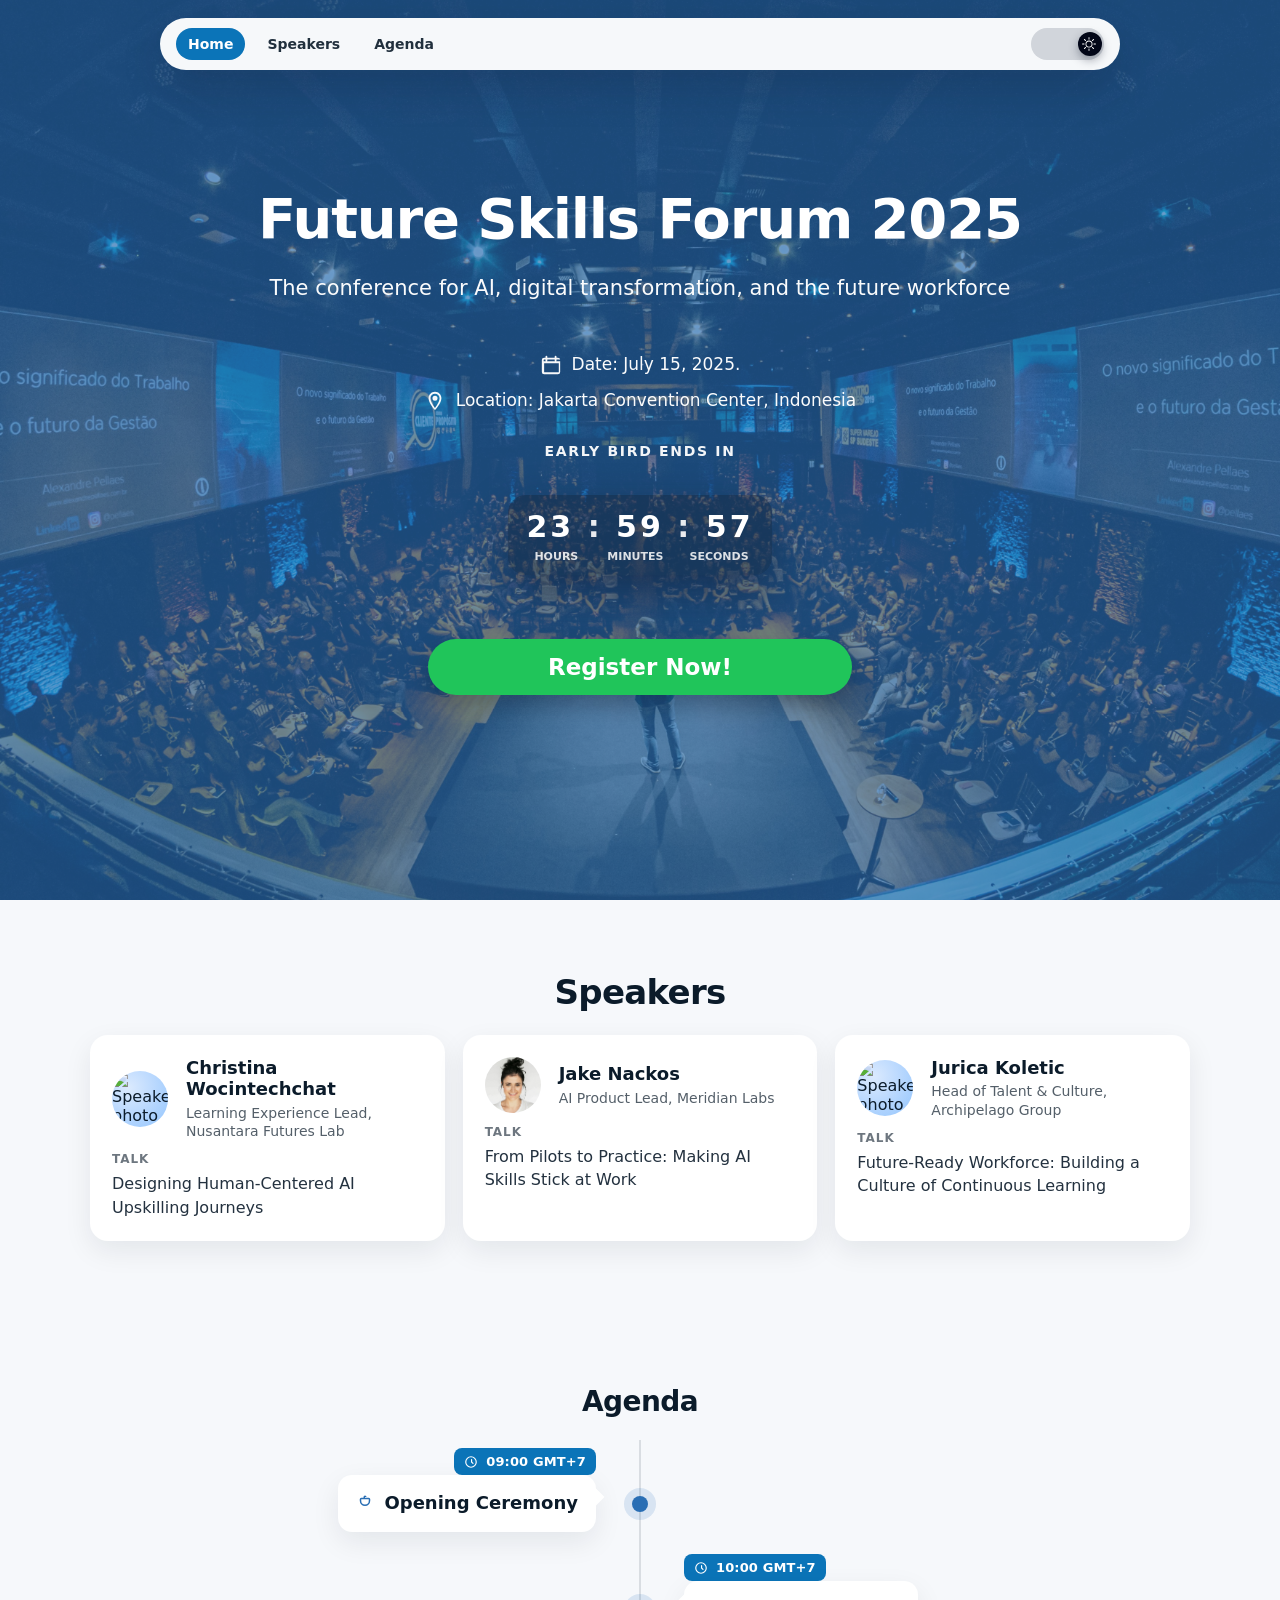
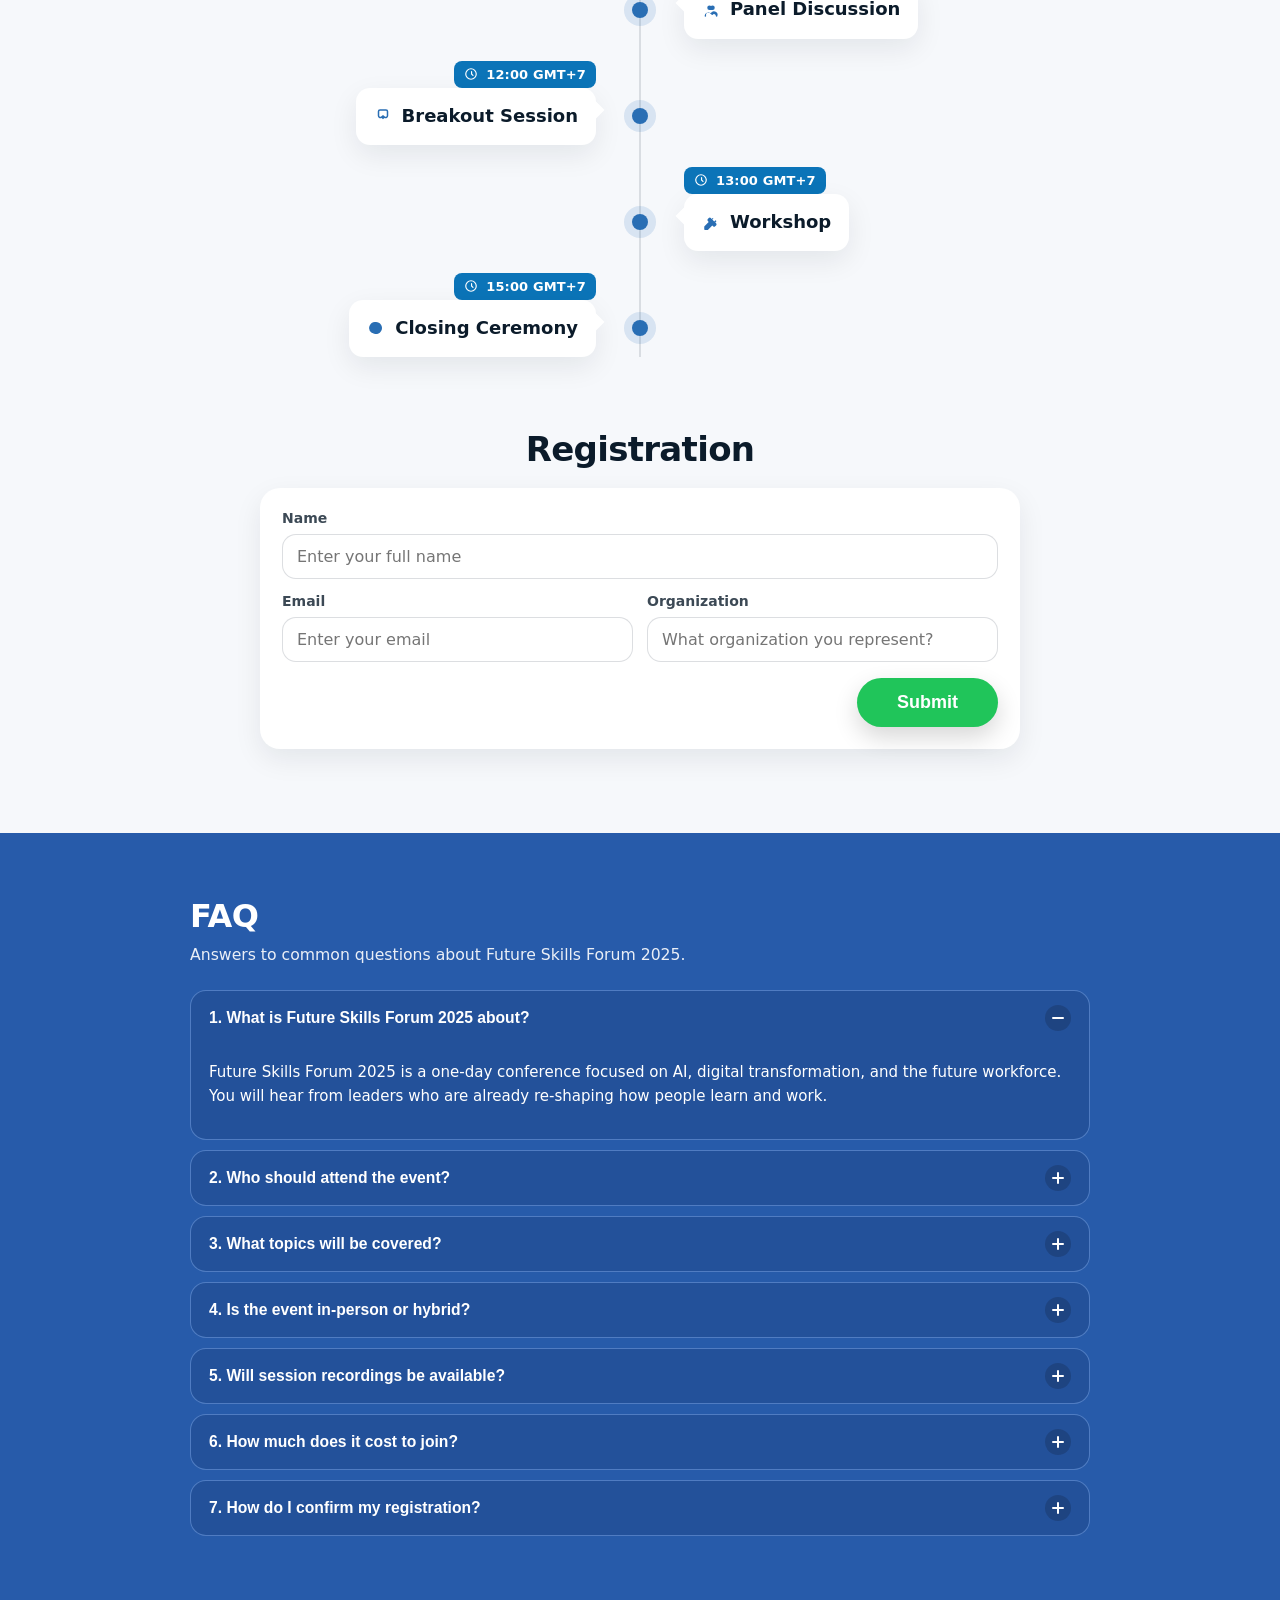
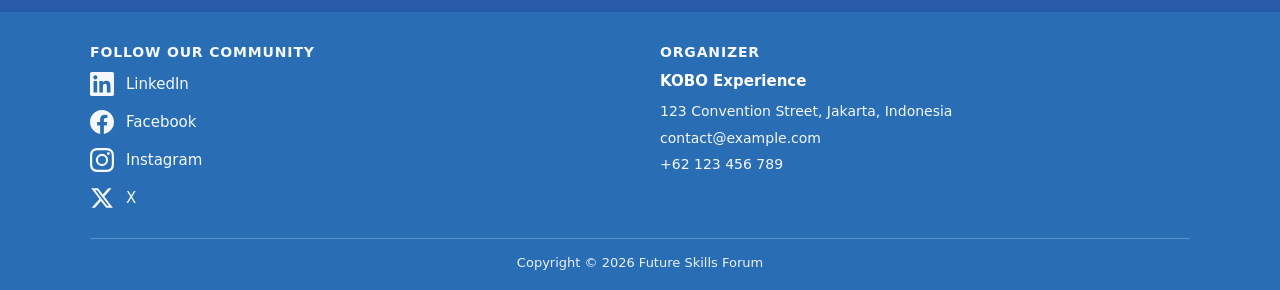
==== index.html @ aeafe961 "remove home.html and add index.html" ====
<!doctype html>
<html lang="en">
  <head>
    <meta charset="utf-8" />
    <meta name="viewport" content="width=device-width, initial-scale=1" />
    <title>Future Skills Forum 2025</title>

    <link rel="preconnect" href="https://fonts.googleapis.com" />
    <link rel="preconnect" href="https://fonts.gstatic.com" crossorigin />
    <link
      href="https://fonts.googleapis.com/css2?family=Google+Sans:wght@400;700&display=swap"
      rel="stylesheet"
    />
    <link rel="stylesheet" href="style.css" />
  </head>
  <body>
    <header class="nav-shell" aria-label="Primary">
      <nav class="nav-bar">
        <div class="nav-left">
          <span class="nav-indicator" aria-hidden="true"></span>
          <button class="nav-link" data-target="#hero" type="button">Home</button>
          <button class="nav-link" data-target="#speakers" type="button">Speakers</button>
          <button class="nav-link" data-target="#agenda" type="button">Agenda</button>
        </div>
        <div class="nav-right">
          <button class="nav-toggle" id="theme-toggle" type="button" aria-pressed="false">
            <span class="nav-toggle-track" aria-hidden="true">
              <span class="nav-toggle-icon nav-toggle-icon--moon">
                <img src="icons/moon.svg" alt="" />
              </span>
              <span class="nav-toggle-icon nav-toggle-icon--sun">
                <img src="icons/sun.svg" alt="" />
              </span>
            </span>
            <span class="nav-toggle-thumb" aria-hidden="true"></span>
          </button>
        </div>
      </nav>
    </header>
    <main class="hero" id="hero">
      <div class="hero-media" aria-hidden="true">
        <img src="img/1.jpg" alt="" class="is-active" />
        <img src="img/2.jpg" alt="" />
        <img src="img/3.jpg" alt="" />
        <img src="img/4.jpg" alt="" />
        <img src="img/5.jpg" alt="" />
      </div>
      <div class="hero-overlay" aria-hidden="true"></div>
      <section class="hero-inner" aria-label="Hero">
        <h1>Future Skills Forum 2025</h1>
        <p class="subtitle">
          The conference for AI, digital transformation, and the future workforce
        </p>
        <ul class="meta" aria-label="Event details">
          <li>
            <svg viewBox="0 0 24 24" aria-hidden="true" focusable="false">
              <path
                d="M7 2a1 1 0 0 1 1 1v1h8V3a1 1 0 1 1 2 0v1h1.5A2.5 2.5 0 0 1 22 6.5v13A2.5 2.5 0 0 1 19.5 22h-15A2.5 2.5 0 0 1 2 19.5v-13A2.5 2.5 0 0 1 4.5 4H6V3a1 1 0 0 1 1-1Zm12.5 8h-15v9.5c0 .276.224.5.5.5h15a.5.5 0 0 0 .5-.5V10ZM19.5 6H18v1a1 1 0 1 1-2 0V6H8v1a1 1 0 0 1-2 0V6H4.5a.5.5 0 0 0-.5.5V8h18V6.5a.5.5 0 0 0-.5-.5Z"
              />
            </svg>
            <span>Date: July 15, 2025.</span>
          </li>
          <li>
            <svg viewBox="0 0 24 24" aria-hidden="true" focusable="false">
              <path
                d="M12 2c3.866 0 7 3.134 7 7 0 5.25-7 13-7 13S5 14.25 5 9c0-3.866 3.134-7 7-7Zm0 2a5 5 0 0 0-5 5c0 3.64 3.91 9.12 5 10.55 1.09-1.43 5-6.91 5-10.55a5 5 0 0 0-5-5Zm0 2.25A2.75 2.75 0 1 1 12 11.75a2.75 2.75 0 0 1 0-5.5Z"
              />
            </svg>
            <span>Location: Jakarta Convention Center, Indonesia</span>
          </li>
        </ul>
        <p class="hero-countdown-title">Early Bird Ends In</p>
        <div class="hero-countdown" aria-label="Time left before event starts">
            <div class="hero-countdown-time">
            <span id="countdown-hours">24</span>
            <span class="hero-countdown-separator">:</span>
            <span id="countdown-minutes">00</span>
            <span class="hero-countdown-separator">:</span>
            <span id="countdown-seconds">00</span>
          </div>
          <div class="hero-countdown-labels" aria-hidden="true">
            <span>Hours</span>
            <span>Minutes</span>
            <span>Seconds</span>
          </div>
        </div>
        <div class="hero-cta">
          <a class="cta" href="#register" role="button">
            <span>Register Now!</span>
          </a>

        </div>
      </section>
    </main>
    <section class="speakers" id="speakers" aria-label="Speakers">
      <div class="speakers-inner">
        <h2>Speakers</h2>
        <div class="speaker-grid">
          <article class="speaker-card">
            <div class="speaker-head">
              <div class="speaker-avatar">
                <img
                  src="persona/christina-wocintechchat-com-m-0Zx1bDv5BNY-unsplash.jpg"
                  alt="Speaker photo"
                />
              </div>
              <div>
                <h3 class="speaker-name">Christina Wocintechchat</h3>
                <p class="speaker-role">Learning Experience Lead, Nusantara Futures Lab</p>
              </div>
            </div>
            <p class="speaker-talk-label">Talk</p>
            <p class="speaker-talk-title">Designing Human-Centered AI Upskilling Journeys</p>
          </article>

          <article class="speaker-card">
            <div class="speaker-head">
              <div class="speaker-avatar">
                <img
                  src="persona/jake-nackos-IF9TK5Uy-KI-unsplash.jpg"
                  alt="Speaker photo"
                />
              </div>
              <div>
                <h3 class="speaker-name">Jake Nackos</h3>
                <p class="speaker-role">AI Product Lead, Meridian Labs</p>
              </div>
            </div>
            <p class="speaker-talk-label">Talk</p>
            <p class="speaker-talk-title">From Pilots to Practice: Making AI Skills Stick at Work</p>
          </article>

          <article class="speaker-card">
            <div class="speaker-head">
              <div class="speaker-avatar">
                <img
                  src="persona/jurica-koletic-7YVZYZeITc8-unsplash.jpg"
                  alt="Speaker photo"
                />
              </div>
              <div>
                <h3 class="speaker-name">Jurica Koletic</h3>
                <p class="speaker-role">Head of Talent &amp; Culture, Archipelago Group</p>
              </div>
            </div>
            <p class="speaker-talk-label">Talk</p>
            <p class="speaker-talk-title">Future-Ready Workforce: Building a Culture of Continuous Learning</p>
          </article>
        </div>
      </div>
    </section>
    <section class="speakers" id="agenda" aria-label="Agenda timeline">
      <div class="speakers-inner">
        <div class="timeline">
          <h2>Agenda</h2>
          <ol class="timeline-list">
            <li class="timeline-item">
              <div class="timeline-flag">
                <svg viewBox="0 0 24 24" aria-hidden="true" focusable="false">
                  <path
                    d="M12 2a10 10 0 1 1 0 20 10 10 0 0 1 0-20Zm0 2a8 8 0 1 0 0 16 8 8 0 0 0 0-16Zm1 3a1 1 0 0 1 1 1v3.59l2.1 2.1a1 1 0 1 1-1.42 1.42l-2.39-2.4A1 1 0 0 1 12 12V8a1 1 0 0 1 1-1Z"
                  />
                </svg>
                <span>09:00 GMT+7</span>
              </div>
              <div class="timeline-card">
                <p class="timeline-title">
                  <svg viewBox="0 0 24 24" aria-hidden="true" focusable="false">
                    <path
                      d="M12 2a2 2 0 0 1 2 2v1h3a2 2 0 0 1 2 2v2a7 7 0 1 1-14 0V7a2 2 0 0 1 2-2h3V4a2 2 0 0 1 2-2Zm-5 7a5 5 0 1 0 10 0V7H7v2Zm5-5h-0a.0.0 0 0 0 0 0v1h2V4h-2Z"
                    />
                  </svg>
                  <span>Opening Ceremony</span>
                </p>
              </div>
              <div class="timeline-node" aria-hidden="true">
                <div class="timeline-dot"></div>
              </div>
            </li>
            <li class="timeline-item">
              <div class="timeline-flag">
                <svg viewBox="0 0 24 24" aria-hidden="true" focusable="false">
                  <path
                    d="M12 2a10 10 0 1 1 0 20 10 10 0 0 1 0-20Zm0 2a8 8 0 1 0 0 16 8 8 0 0 0 0-16Zm1 3a1 1 0 0 1 1 1v3.59l2.1 2.1a1 1 0 1 1-1.42 1.42l-2.39-2.4A1 1 0 0 1 12 12V8a1 1 0 0 1 1-1Z"
                  />
                </svg>
                <span>10:00 GMT+7</span>
              </div>
              <div class="timeline-card">
                <p class="timeline-title">
                  <svg viewBox="0 0 24 24" aria-hidden="true" focusable="false">
                    <path
                      d="M7 9a3 3 0 1 1 3 3 3 3 0 0 1-3-3Zm7 3a3 3 0 1 1 0-6 3 3 0 0 1 0 6ZM3.5 20a4.5 4.5 0 0 1 7.92-2.93A4.5 4.5 0 0 1 20.5 20a1 1 0 1 1-2 0 2.5 2.5 0 0 0-4.24-1.82 1 1 0 0 1-1.52 0A2.5 2.5 0 0 0 5.5 20a1 1 0 1 1-2 0Z"
                    />
                  </svg>
                  <span>Panel Discussion</span>
                </p>
              </div>
              <div class="timeline-node" aria-hidden="true">
                <div class="timeline-dot"></div>
              </div>
            </li>
            <li class="timeline-item">
              <div class="timeline-flag">
                <svg viewBox="0 0 24 24" aria-hidden="true" focusable="false">
                  <path
                    d="M12 2a10 10 0 1 1 0 20 10 10 0 0 1 0-20Zm0 2a8 8 0 1 0 0 16 8 8 0 0 0 0-16Zm1 3a1 1 0 0 1 1 1v3.59l2.1 2.1a1 1 0 1 1-1.42 1.42l-2.39-2.4A1 1 0 0 1 12 12V8a1 1 0 0 1 1-1Z"
                  />
                </svg>
                <span>12:00 GMT+7</span>
              </div>
              <div class="timeline-card">
                <p class="timeline-title">
                  <svg viewBox="0 0 24 24" aria-hidden="true" focusable="false">
                    <path
                      d="M5 6a3 3 0 0 1 3-3h8a3 3 0 0 1 3 3v5.5a3.5 3.5 0 0 1-5.2 3.04L12 16.38l-1.8-1.84A3.5 3.5 0 0 1 5 11.5V6Zm3-1a1 1 0 0 0-1 1v5.5a1.5 1.5 0 0 0 2.49 1.14L12 10.59l2.51 2.05A1.5 1.5 0 0 0 17 11.5V6a1 1 0 0 0-1-1H8Z"
                    />
                  </svg>
                  <span>Breakout Session</span>
                </p>
              </div>
              <div class="timeline-node" aria-hidden="true">
                <div class="timeline-dot"></div>
              </div>
            </li>
            <li class="timeline-item">
              <div class="timeline-flag">
                <svg viewBox="0 0 24 24" aria-hidden="true" focusable="false">
                  <path
                    d="M12 2a10 10 0 1 1 0 20 10 10 0 0 1 0-20Zm0 2a8 8 0 1 0 0 16 8 8 0 0 0 0-16Zm1 3a1 1 0 0 1 1 1v3.59l2.1 2.1a1 1 0 1 1-1.42 1.42l-2.39-2.4A1 1 0 0 1 12 12V8a1 1 0 0 1 1-1Z"
                  />
                </svg>
                <span>13:00 GMT+7</span>
              </div>
              <div class="timeline-card">
                <p class="timeline-title">
                  <svg viewBox="0 0 24 24" aria-hidden="true" focusable="false">
                    <path
                      d="M14.7 6.3a1 1 0 0 1 0 1.4l-1 1 2.6 2.6 1-1a1 1 0 1 1 1.4 1.4l-1 1 1.1 1.1a2 2 0 0 1 0 2.8l-1.2 1.2a2 2 0 0 1-2.8 0l-1.1-1.1-5.6 5.6a1 1 0 0 1-.7.3H4a1 1 0 0 1-1-1v-3.4a1 1 0 0 1 .3-.7l5.6-5.6-1.1-1.1a2 2 0 0 1 0-2.8l1.2-1.2a2 2 0 0 1 2.8 0l1.1 1.1 1-1a1 1 0 0 1 1.4 0ZM6.41 20H6v-.41l5.17-5.17.41.41L6.41 20Z"
                    />
                  </svg>
                  <span>Workshop</span>
                </p>
              </div>
              <div class="timeline-node" aria-hidden="true">
                <div class="timeline-dot"></div>
              </div>
            </li>
            <li class="timeline-item">
              <div class="timeline-flag">
                <svg viewBox="0 0 24 24" aria-hidden="true" focusable="false">
                  <path
                    d="M12 2a10 10 0 1 1 0 20 10 10 0 0 1 0-20Zm0 2a8 8 0 1 0 0 16 8 8 0 0 0 0-16Zm1 3a1 1 0 0 1 1 1v3.59l2.1 2.1a1 1 0 1 1-1.42 1.42l-2.39-2.4A1 1 0 0 1 12 12V8a1 1 0 0 1 1-1Z"
                  />
                </svg>
                <span>15:00 GMT+7</span>
              </div>
              <div class="timeline-card">
                <p class="timeline-title">
                  <svg viewBox="0 0 24 24" aria-hidden="true" focusable="false">
                    <path
                      d="M12 4a8 8 0 1 1-5.66 13.66A1 1 0 0 1 6 16h2.59l-1.3-1.29a1 1 0 1 1 1.42-1.42L11 16.17l2.29-2.88a1 1 0 1 1 1.56 1.24l-3.06 3.85a1 1 0 0 1-.76.37H7a1 1 0 0 1-.7-.29A8 8 0 0 1 12 4Z"
                    />
                  </svg>
                  <span>Closing Ceremony</span>
                </p>
              </div>
              <div class="timeline-node" aria-hidden="true">
                <div class="timeline-dot"></div>
              </div>
            </li>
          </ol>
        </div>
      </div>
    </section>
    <section class="register" id="register" aria-label="Registration form">
      <div class="register-inner">
        <h2>Registration</h2>
        <div class="register-card">
          <form>
            <div class="form-grid">
              <div class="field full">
                <label for="name">Name</label>
                <input id="name" name="name" type="text" autocomplete="name" placeholder="Enter your full name" required />
              </div>
              <div class="field">
                <label for="email">Email</label>
                <input
                  id="email"
                  name="email"
                  type="email"
                  autocomplete="email"
                  placeholder="Enter your email"
                  required
                />
              </div>
              <div class="field">
                <label for="org">Organization</label>
                <input id="org" name="organization" type="text" autocomplete="organization" placeholder="What organization you represent?" />
              </div>
            </div>
            <div class="form-actions">
              <button class="submit" type="submit">Submit</button>
            </div>
          </form>
        </div>
      </div>
    </section>
    <section class="faq" id="faq" aria-label="Frequently asked questions">
      <div class="faq-inner">
        <h2>FAQ</h2>
        <p class="faq-intro">
          Answers to common questions about Future Skills Forum 2025.
        </p>
        <div class="faq-list" role="list">
          <article class="faq-item is-open">
            <button class="faq-trigger" type="button" aria-expanded="true">
              <span class="faq-question">
                1. What is Future Skills Forum 2025 about?
              </span>
              <span class="faq-icon" aria-hidden="true">
                <span class="faq-plus"></span>
              </span>
            </button>
            <div class="faq-panel" role="region">
              <p>
                Future Skills Forum 2025 is a one-day conference focused on AI,
                digital transformation, and the future workforce. You will hear
                from leaders who are already re-shaping how people learn and work.
              </p>
            </div>
          </article>
          <article class="faq-item">
            <button class="faq-trigger" type="button" aria-expanded="false">
              <span class="faq-question">
                2. Who should attend the event?
              </span>
              <span class="faq-icon" aria-hidden="true">
                <span class="faq-plus"></span>
              </span>
            </button>
            <div class="faq-panel" role="region">
              <p>
                The forum is ideal for HR and L&amp;D leaders, business executives,
                team managers, educators, and anyone responsible for preparing
                people for AI-powered, digital-first work.
              </p>
            </div>
          </article>
          <article class="faq-item">
            <button class="faq-trigger" type="button" aria-expanded="false">
              <span class="faq-question">
                3. What topics will be covered?
              </span>
              <span class="faq-icon" aria-hidden="true">
                <span class="faq-plus"></span>
              </span>
            </button>
            <div class="faq-panel" role="region">
              <p>
                Sessions will cover practical AI use cases at work, reskilling and
                upskilling strategies, digital literacy, leadership in the age of
                automation, and how to design future-ready learning programs.
              </p>
            </div>
          </article>
          <article class="faq-item">
            <button class="faq-trigger" type="button" aria-expanded="false">
              <span class="faq-question">
                4. Is the event in-person or hybrid?
              </span>
              <span class="faq-icon" aria-hidden="true">
                <span class="faq-plus"></span>
              </span>
            </button>
            <div class="faq-panel" role="region">
              <p>
                Future Skills Forum 2025 is an in-person event at Jakarta
                Convention Center with selected sessions streamed online. All
                registered participants will receive details in their confirmation
                email.
              </p>
            </div>
          </article>
          <article class="faq-item">
            <button class="faq-trigger" type="button" aria-expanded="false">
              <span class="faq-question">
                5. Will session recordings be available?
              </span>
              <span class="faq-icon" aria-hidden="true">
                <span class="faq-plus"></span>
              </span>
            </button>
            <div class="faq-panel" role="region">
              <p>
                Yes. Most keynote and panel sessions will be recorded. A replay
                link will be shared with confirmed attendees after the event so you
                can revisit key insights with your teams.
              </p>
            </div>
          </article>
          <article class="faq-item">
            <button class="faq-trigger" type="button" aria-expanded="false">
              <span class="faq-question">
                6. How much does it cost to join?
              </span>
              <span class="faq-icon" aria-hidden="true">
                <span class="faq-plus"></span>
              </span>
            </button>
            <div class="faq-panel" role="region">
              <p>
                Ticket prices vary by category, with special early-bird rates
                available for a limited time. Register through the form above and
                you will receive an email with the pricing options.
              </p>
            </div>
          </article>
          <article class="faq-item">
            <button class="faq-trigger" type="button" aria-expanded="false">
              <span class="faq-question">
                7. How do I confirm my registration?
              </span>
              <span class="faq-icon" aria-hidden="true">
                <span class="faq-plus"></span>
              </span>
            </button>
            <div class="faq-panel" role="region">
              <p>
                After you submit the registration form, you will receive a
                confirmation email with next steps. Make sure you click the
                confirmation link in that email to secure your seat.
              </p>
            </div>
          </article>
        </div>
      </div>
    </section>
    <footer aria-label="Footer">
      <div class="footer-inner">
        <div class="footer-column footer-social">
          <h3 class="footer-heading">Follow our community</h3>
          <ul class="footer-links" aria-label="Social media">
            <li>
              <a class="footer-social-link" href="https://linkedin.com" target="_blank" rel="noopener noreferrer">
                <span class="footer-social-icon" aria-hidden="true">
                  <svg viewBox="0 0 24 24" fill="currentColor"><path d="M20.447 20.452h-3.554v-5.569c0-1.328-.027-3.037-1.852-3.037-1.853 0-2.136 1.445-2.136 2.939v5.667H9.351V9h3.414v1.561h.046c.477-.9 1.637-1.85 3.37-1.85 3.601 0 4.267 2.37 4.267 5.455v6.286zM5.337 7.433c-1.144 0-2.063-.926-2.063-2.065 0-1.138.92-2.063 2.063-2.063 1.14 0 2.064.925 2.064 2.063 0 1.139-.925 2.065-2.064 2.065zm1.782 13.019H3.555V9h3.564v11.452zM22.225 0H1.771C.792 0 0 .774 0 1.729v20.542C0 23.227.792 24 1.771 24h20.451C23.2 24 24 23.227 24 22.271V1.729C24 .774 23.2 0 22.222 0h.003z"/></svg>
                </span>
                <span class="footer-social-label">LinkedIn</span>
              </a>
            </li>
            <li>
              <a class="footer-social-link" href="https://facebook.com" target="_blank" rel="noopener noreferrer">
                <span class="footer-social-icon" aria-hidden="true">
                  <svg viewBox="0 0 24 24" fill="currentColor"><path d="M24 12.073c0-6.627-5.373-12-12-12s-12 5.373-12 12c0 5.99 4.388 10.954 10.125 11.854v-8.385H7.078v-3.47h3.047V9.43c0-3.007 1.792-4.669 4.533-4.669 1.312 0 2.686.235 2.686.235v2.953H15.83c-1.491 0-1.956.925-1.956 1.874v2.25h3.328l-.532 3.47h-2.796v8.385C19.612 23.027 24 18.062 24 12.073z"/></svg>
                </span>
                <span class="footer-social-label">Facebook</span>
              </a>
            </li>
            <li>
              <a class="footer-social-link" href="https://instagram.com" target="_blank" rel="noopener noreferrer">
                <span class="footer-social-icon" aria-hidden="true">
                  <svg viewBox="0 0 24 24" fill="currentColor"><path d="M12 2.163c3.204 0 3.584.012 4.85.07 3.252.148 4.771 1.691 4.919 4.919.058 1.265.069 1.645.069 4.849 0 3.205-.012 3.584-.069 4.849-.149 3.225-1.664 4.771-4.919 4.919-1.266.058-1.644.07-4.85.07-3.204 0-3.584-.012-4.849-.07-3.26-.149-4.771-1.699-4.919-4.92-.058-1.265-.07-1.644-.07-4.849 0-3.204.013-3.583.07-4.849.149-3.227 1.664-4.771 4.919-4.919 1.266-.057 1.645-.069 4.849-.069zM12 0C8.741 0 8.333.014 7.053.072 2.695.272.273 2.69.073 7.052.014 8.333 0 8.741 0 12c0 3.259.014 3.668.072 4.948.2 4.358 2.618 6.78 6.98 6.98C8.333 23.986 8.741 24 12 24c3.259 0 3.668-.014 4.948-.072 4.354-.2 6.782-2.618 6.979-6.98.059-1.28.073-1.689.073-4.948 0-3.259-.014-3.667-.072-4.947-.196-4.354-2.617-6.78-6.979-6.98C15.668.014 15.259 0 12 0zm0 5.838a6.162 6.162 0 100 12.324 6.162 6.162 0 000-12.324zM12 16a4 4 0 110-8 4 4 0 010 8zm6.406-11.845a1.44 1.44 0 100 2.881 1.44 1.44 0 000-2.881z"/></svg>
                </span>
                <span class="footer-social-label">Instagram</span>
              </a>
            </li>
            <li>
              <a class="footer-social-link" href="https://x.com" target="_blank" rel="noopener noreferrer">
                <span class="footer-social-icon" aria-hidden="true">
                  <svg viewBox="0 0 24 24" fill="currentColor"><path d="M18.244 2.25h3.308l-7.227 8.26 8.502 11.24H16.17l-5.214-6.817L4.99 21.75H1.68l7.73-8.835L1.254 2.25H8.08l4.713 6.231zm-1.161 17.52h1.833L7.084 4.126H5.117z"/></svg>
                </span>
                <span class="footer-social-label">X</span>
              </a>
            </li>
          </ul>
        </div>
        <div class="footer-column footer-organizer">
          <h3 class="footer-heading">Organizer</h3>
          <p class="footer-org-name">KOBO Experience</p>
          <address class="footer-address">
            <span class="footer-address-line">123 Convention Street, Jakarta, Indonesia</span>
            <a href="mailto:contact@example.com">contact@example.com</a>
            <a href="tel:+62123456789">+62 123 456 789</a>
          </address>
        </div>
      </div>
      <div class="footer-bottom">
        <p class="footer-copyright">Copyright © 2026 Future Skills Forum</p>
      </div>
    </footer>
    <div
      class="register-success"
      id="registration-success"
      role="dialog"
      aria-modal="true"
      aria-labelledby="registration-success-title"
      aria-hidden="true"
    >
      <div class="register-success-backdrop" data-close="true"></div>
      <div class="register-success-dialog">
        <div class="register-success-icon" aria-hidden="true">
          <svg viewBox="0 0 24 24">
            <circle cx="12" cy="12" r="11" fill="#22c55e" />
            <path
              d="M10.2 15.3 7.4 12.5a1 1 0 0 1 1.4-1.4l1.4 1.42 4-4.02a1 1 0 0 1 1.42 1.42l-4.7 4.76a1 1 0 0 1-1.46 0Z"
              fill="#f9fafb"
            />
          </svg>
        </div>
        <h3 class="register-success-title" id="registration-success-title">
          Hi, <span id="success-name"></span>!
        </h3>
        <p class="register-success-body">
          Thank you for registering to Future Skills Forum 2025. We have sent you
          confirmation email to
          <strong id="success-email"></strong>.
        </p>
        <p class="register-success-body">Speak soon!</p>
        <div class="register-success-actions">
          <button class="register-success-close" id="success-close" type="button">
            Confirm
          </button>
        </div>
      </div>
    </div>
    <script src="index.js"></script>
  </body>
</html>
---- style.css ----
:root {
  --hero-bg: #8ecae6;
  --button-bg: #1789fc;
  --text: #ffffff;
  --page-bg: #f6f8fb;
  --page-text: #0b1b2a;
  --surface-bg: #ffffff;
  --nav-bg: rgba(255, 255, 255, 0.96);
}

body.theme-dark {
  --page-bg: #020617;
  --page-text: #e5e7eb;
  --surface-bg: #020617;
  --nav-bg: rgba(15, 23, 42, 0.96);
}

* {
  box-sizing: border-box;
}

html,
body {
  height: 100%;
}

html {
  scroll-behavior: smooth;
}

body {
  margin: 0;
  font-family: "Google Sans", system-ui, -apple-system, "Segoe UI", Roboto,
    Arial, sans-serif;
  background: var(--page-bg);
  color: var(--page-text);
}

.hero {
  min-height: 100vh;
  display: grid;
  place-items: center;
  text-align: center;
  padding: 56px 20px;
  position: relative;
  overflow: hidden;
  color: #ffffff;
}

.hero-inner {
  max-width: 900px;
  position: relative;
  z-index: 2;
  display: flex;
  flex-direction: column;
  align-items: center;
  text-align: center;
  gap: 22px;
}

h1 {
  margin: 0;
  font-size: 56px;
  font-weight: 700;
  line-height: 1.15;
  letter-spacing: -0.02em;
}

.hero-media {
  position: absolute;
  inset: 0;
  z-index: 0;
}

.hero-media img {
  position: absolute;
  inset: 0;
  width: 100%;
  height: 100%;
  object-fit: cover;
  opacity: 0;
  transition: opacity 700ms ease;
  transform: translate3d(0, var(--parallax-y, 0px), 0) scale(1.06);
  will-change: transform, opacity;
}

.hero-media img.is-active {
  opacity: 1;
}

.hero-overlay {
  position: absolute;
  inset: 0;
  z-index: 1;
  background: rgba(41, 110, 180, 0.67);
}

body.theme-dark .hero-overlay {
  background: rgb(45 53 58 / 67%);
}

.subtitle {
  margin: 0 0 26px;
  font-size: 21px;
  font-weight: 400;
  line-height: 1.5;
  opacity: 0.98;
}

.meta {
  margin: 0;
  padding: 0;
  list-style: none;
  display: grid;
  gap: 10px;
  justify-items: center;
  font-size: 17px;
  font-weight: 400;
  line-height: 1.5;
  opacity: 0.98;
}

.meta li {
  display: inline-flex;
  align-items: center;
  gap: 10px;
}

.meta svg {
  width: 22px;
  height: 22px;
  flex: 0 0 22px;
  fill: currentColor;
  opacity: 0.98;
}

.hero-countdown {
  margin-top: 10px;
  margin-bottom: 18px;
  display: inline-flex;
  flex-direction: column;
  align-items: center;
  padding: 14px 18px 12px;
  border-radius: 18px;
  background: rgba(15, 23, 42, 0.35);
  box-shadow: 0 18px 45px rgba(15, 23, 42, 0.45);
  transform: translateY(0) scale(1);
  transition: transform 150ms ease, box-shadow 150ms ease;
}

.hero-countdown-title {
  margin: 8px 0 4px;
  font-size: 14px;
  font-weight: 700;
  letter-spacing: 0.12em;
  text-transform: uppercase;
  opacity: 0.95;
}

.hero-countdown-time {
  font-size: 30px;
  font-weight: 800;
  letter-spacing: 0.1em;
}

.hero-countdown-separator {
  opacity: 0.9;
}

.hero-countdown-labels {
  margin-top: 6px;
  display: flex;
  justify-content: center;
  gap: 26px;
  font-size: 11px;
  font-weight: 600;
  text-transform: uppercase;
  opacity: 0.85;
}

.hero-countdown-labels span {
  min-width: 50px;
  text-align: center;
}
.cta {
  display: inline-flex;
  align-items: center;
  justify-content: center;
  gap: 10px;
  background: #20c55a;
  color: #fff;
  text-decoration: none;
  border: none;
  border-radius: 999px;
  padding: 15px 120px;
  font-size: 23px;
  font-weight: 700;
  cursor: pointer;
  box-shadow: 0 10px 24px rgba(0, 0, 0, 0.22);
  transform: translateY(0);
  transition: transform 160ms ease, box-shadow 160ms ease,
    background-color 160ms ease, filter 160ms ease;
}

.hero-cta {
  position: relative;
  display: inline-block;
  margin-top: 24px;
  padding-bottom: 18px;
}

.hero-cta-note {
  margin: 10px 0 0;
  font-size: 14px;
  font-weight: 600;
  opacity: 0.95;
}

.cta:hover {
  background: #18b34d;
  transform: translateY(-1px);
  box-shadow: 0 14px 32px rgba(0, 0, 0, 0.26);
}

.cta:active {
  transform: translateY(0);
  box-shadow: 0 10px 24px rgba(0, 0, 0, 0.22);
  filter: brightness(0.98);
}

.cta:focus-visible {
  outline: 3px solid rgba(255, 255, 255, 0.9);
  outline-offset: 3px;
}

.speakers {
  color: var(--page-text);
  padding: 72px 20px;
}

.speakers-inner {
  max-width: 1100px;
  margin: 0 auto;
}

.speakers h2 {
  margin: 0 0 22px;
  font-size: 34px;
  line-height: 1.2;
  letter-spacing: -0.02em;
  text-align: center;
}

.speaker-grid {
  display: grid;
  grid-template-columns: repeat(3, minmax(0, 1fr));
  gap: 18px;
}

.speaker-card {
  background: var(--surface-bg);
  border-radius: 18px;
  padding: 22px;
  box-shadow: 0 10px 28px rgba(11, 27, 42, 0.08);
  text-align: left;
}

.speaker-head {
  display: flex;
  align-items: center;
  gap: 18px;
  margin-bottom: 10px;
}

.speaker-avatar {
  width: 56px;
  height: 56px;
  border-radius: 999px;
  background: radial-gradient(
    circle at 30% 30%,
    #dbeafe 0%,
    #bfdbfe 40%,
    #93c5fd 100%
  );
  flex: 0 0 56px;
  overflow: hidden;
}

.speaker-avatar img {
  width: 100%;
  height: 100%;
  object-fit: cover;
  display: block;
}

.speaker-name {
  margin: 0;
  font-size: 18px;
  font-weight: 700;
  line-height: 1.2;
}

.speaker-role {
  margin: 4px 0 0;
  font-size: 14px;
  color: rgba(11, 27, 42, 0.7);
  line-height: 1.3;
}

.speaker-talk-label {
  margin: 12px 0 6px;
  font-size: 12px;
  font-weight: 700;
  letter-spacing: 0.08em;
  text-transform: uppercase;
  color: rgba(11, 27, 42, 0.6);
}

.speaker-talk-title {
  margin: 0;
  font-size: 16px;
  line-height: 1.45;
  color: rgba(11, 27, 42, 0.9);
}

body.theme-dark .speakers {
  color: #ffffff;
}

body.theme-dark .speaker-card {
  background: #25262d;
  box-shadow: 0 18px 40px rgba(0, 0, 0, 0.6);
}

body.theme-dark .speaker-name,
body.theme-dark .speaker-role,
body.theme-dark .speaker-talk-label,
body.theme-dark .speaker-talk-title {
  color: #ffffff;
}

.timeline {
  margin-top: 0;
}

.timeline h2 {
  margin: 0 0 22px;
  font-size: 28px;
  line-height: 1.2;
  letter-spacing: -0.02em;
  text-align: center;
}

.timeline-list {
  --line-x: 50%;
  margin: 0;
  padding: 8px 0 0;
  list-style: none;
  max-width: 980px;
  margin-inline: auto;
  position: relative;
  display: grid;
  gap: 22px;
}

.timeline-list::before {
  content: "";
  position: absolute;
  left: var(--line-x);
  top: 0;
  bottom: 0;
  width: 2px;
  background: rgba(11, 27, 42, 0.12);
  transform: translateX(-1px);
}

body.theme-dark #agenda .timeline-list::before {
  background: rgb(0 132 255 / 12%);
}

.timeline-item {
  position: relative;
  display: grid;
  grid-template-columns: 1fr 44px 1fr;
  grid-template-rows: auto auto;
  align-items: start;
}

.timeline-node {
  grid-column: 2;
  grid-row: 2;
  position: relative;
  height: 100%;
  display: grid;
  place-items: center;
}

.timeline-dot {
  width: 16px;
  height: 16px;
  border-radius: 999px;
  background: #296eb4;
  box-shadow: 0 0 0 8px rgba(41, 110, 180, 0.14);
}

.timeline-flag {
  justify-self: start;
  display: inline-flex;
  align-items: center;
  gap: 8px;
  background: #0b74b8;
  color: #ffffff;
  border-radius: 8px;
  padding: 6px 10px;
  font-size: 13px;
  font-weight: 700;
  letter-spacing: 0.01em;
  width: fit-content;
  grid-row: 1;
}

.timeline-flag svg {
  width: 14px;
  height: 14px;
  fill: currentColor;
  flex: 0 0 14px;
}

.timeline-card {
  position: relative;
  background: var(--surface-bg);
  border-radius: 14px;
  padding: 16px 18px;
  box-shadow: 0 10px 28px rgba(11, 27, 42, 0.08);
  grid-row: 2;
}

body.theme-dark #agenda .timeline-card {
  background: #25262d;
  box-shadow: 0 18px 40px rgba(0, 0, 0, 0.6);
}

.timeline-card::before {
  content: "";
  position: absolute;
  top: 16px;
  width: 12px;
  height: 12px;
  background: var(--surface-bg);
  transform: rotate(45deg);
}

body.theme-dark #agenda .timeline-card::before {
  background: #25262d;
}

.timeline-title {
  margin: 0;
  display: inline-flex;
  align-items: center;
  gap: 10px;
  font-size: 18px;
  font-weight: 700;
  color: inherit;
  line-height: 1.35;
}

.timeline-title svg {
  width: 18px;
  height: 18px;
  fill: #296eb4;
  flex: 0 0 18px;
}

.timeline-item:nth-child(odd) .timeline-flag,
.timeline-item:nth-child(odd) .timeline-card {
  grid-column: 1;
  justify-self: end;
  text-align: right;
  margin-right: 22px;
}

.timeline-item:nth-child(odd) .timeline-card::before {
  right: -6px;
}

.timeline-item:nth-child(even) .timeline-flag,
.timeline-item:nth-child(even) .timeline-card {
  grid-column: 3;
  justify-self: start;
  text-align: left;
  margin-left: 22px;
}

.timeline-item:nth-child(even) .timeline-card::before {
  left: -6px;
}

@media (max-width: 520px) {
  .timeline-list {
    --line-x: 18px;
  }

  .timeline-item {
    grid-template-columns: 36px 1fr;
    align-items: start;
  }

  .timeline-node {
    grid-column: 1;
    grid-row: 2;
    padding-top: 24px;
  }

  .timeline-flag,
  .timeline-card {
    grid-column: 2 !important;
    margin: 0 0 0 10px !important;
    justify-self: start !important;
    text-align: left !important;
  }

  .timeline-card::before {
    display: none;
  }
}

@media (max-width: 900px) {
  .speaker-grid {
    grid-template-columns: 1fr;
  }
}

.register {
  padding: 0 20px 84px;
  color: var(--page-text);
}

.register-inner {
  max-width: 760px;
  margin: 0 auto;
}

.register h2 {
  margin: 0 0 18px;
  font-size: 34px;
  line-height: 1.2;
  letter-spacing: -0.02em;
  text-align: center;
}

.register-card {
  background: var(--surface-bg);
  border-radius: 20px;
  padding: 22px;
  box-shadow: 0 10px 28px rgba(11, 27, 42, 0.08);
}

body.theme-dark .register-card {
  background: #25262d;
  box-shadow: 0 18px 40px rgba(0, 0, 0, 0.6);
}

.form-grid {
  display: grid;
  grid-template-columns: 1fr 1fr;
  gap: 14px;
}

.field {
  display: grid;
  gap: 8px;
}

.field.full {
  grid-column: 1 / -1;
}

label {
  font-size: 14px;
  font-weight: 700;
  color: rgba(11, 27, 42, 0.8);
}

body.theme-dark .register label {
  color: #ffffff;
}

input {
  width: 100%;
  border: 1px solid rgba(11, 27, 42, 0.14);
  border-radius: 14px;
  padding: 12px 14px;
  font: inherit;
  font-size: 16px;
  background: #ffffff;
  outline: none;
}

input:focus-visible {
  border-color: rgba(41, 110, 180, 0.5);
  box-shadow: 0 0 0 4px rgba(41, 110, 180, 0.14);
}

.faq {
  background: #275baa;
  color: #ffffff;
  padding: 64px 20px 76px;
}

body.theme-dark .faq {
  background: #25262d;
}

.faq-inner {
  max-width: 900px;
  margin: 0 auto;
}

.faq h2 {
  margin: 0 0 10px;
  font-size: 32px;
  line-height: 1.2;
  letter-spacing: -0.02em;
  text-align: left;
}

.faq-intro {
  margin: 0 0 26px;
  max-width: 620px;
  font-size: 0.98rem;
  opacity: 0.9;
}

.faq-list {
  display: flex;
  flex-direction: column;
  gap: 10px;
}

.faq-item {
  background: rgba(15, 23, 42, 0.12);
  border-radius: 16px;
  border: 1px solid rgba(148, 191, 255, 0.4);
  overflow: hidden;
}

.faq-trigger {
  width: 100%;
  padding: 14px 18px 14px 18px;
  display: flex;
  align-items: center;
  justify-content: space-between;
  gap: 16px;
  background: transparent;
  border: none;
  outline: none;
  color: inherit;
  cursor: pointer;
}

.faq-trigger:hover {
  background: rgba(15, 23, 42, 0.16);
}

.faq-question {
  text-align: left;
  font-weight: 600;
  font-size: 0.98rem;
}

.faq-icon {
  width: 26px;
  height: 26px;
  border-radius: 999px;
  flex-shrink: 0;
  display: inline-flex;
  align-items: center;
  justify-content: center;
  background: rgba(15, 23, 42, 0.22);
}

.faq-plus {
  position: relative;
  width: 12px;
  height: 12px;
}

.faq-plus::before,
.faq-plus::after {
  content: "";
  position: absolute;
  inset: 50%;
  width: 100%;
  height: 2px;
  background: #ffffff;
  border-radius: 999px;
  transform: translate(-50%, -50%);
  transform-origin: 50% 50%;
  transition: transform 160ms ease, opacity 160ms ease;
}

.faq-plus::after {
  transform: translate(-50%, -50%) rotate(90deg);
}

.faq-item.is-open .faq-plus::after {
  transform: translate(-50%, -50%) rotate(0deg);
  opacity: 0;
}

.faq-panel {
  padding: 0 18px 16px 18px;
  display: none;
  font-size: 0.94rem;
  line-height: 1.6;
}

.faq-panel[hidden] {
  display: none !important;
}

.faq-item.is-open .faq-panel {
  display: block;
}

@media (max-width: 700px) {
  .faq {
    padding-top: 52px;
    padding-bottom: 64px;
  }

  .faq h2 {
    font-size: 28px;
  }

  .faq-trigger {
    padding-inline: 14px;
  }

  .faq-panel {
    padding-inline: 14px;
  }
}

.form-actions {
  margin-top: 16px;
  display: flex;
  justify-content: flex-end;
}

.submit {
  display: inline-flex;
  align-items: center;
  justify-content: center;
  background: #20c55a;
  color: #ffffff;
  border: none;
  border-radius: 999px;
  padding: 14px 40px;
  font-size: 18px;
  font-weight: 800;
  cursor: pointer;
  box-shadow: 0 10px 24px rgba(0, 0, 0, 0.16);
  transition: transform 160ms ease, box-shadow 160ms ease,
    background-color 160ms ease, filter 160ms ease;
}

.submit:hover {
  background: #18b34d;
  transform: translateY(-1px);
  box-shadow: 0 14px 32px rgba(0, 0, 0, 0.2);
}

.submit:active {
  transform: translateY(0);
  box-shadow: 0 10px 24px rgba(0, 0, 0, 0.16);
  filter: brightness(0.98);
}

.submit:focus-visible {
  outline: 3px solid rgba(41, 110, 180, 0.55);
  outline-offset: 3px;
}

@media (max-width: 700px) {
  .form-grid {
    grid-template-columns: 1fr;
  }
}

.nav-shell {
  position: fixed;
  top: 18px;
  left: 0;
  right: 0;
  z-index: 40;
  display: flex;
  justify-content: center;
  pointer-events: none;
}

.nav-bar {
  pointer-events: auto;
  display: flex;
  align-items: center;
  justify-content: space-between;
  gap: 20px;
  padding: 10px 16px;
  border-radius: 999px;
  background: var(--nav-bg);
  box-shadow: 0 18px 40px rgba(15, 23, 42, 0.18);
  width: min(960px, 100% - 40px);
  backdrop-filter: blur(10px);
  -webkit-backdrop-filter: blur(10px);
  transition: border-radius 220ms ease, width 220ms ease,
    box-shadow 220ms ease, padding 220ms ease, background-color 220ms ease;
}

.nav-left,
.nav-right {
  display: flex;
  align-items: center;
  gap: 10px;
}

.nav-left {
  position: relative;
}

.nav-indicator {
  position: absolute;
  top: 0;
  bottom: 0;
  left: 0;
  width: 0;
  border-radius: 999px;
  pointer-events: none;
  opacity: 0;
  transform: translateX(0);
  transition: transform 220ms ease, width 220ms ease, opacity 180ms ease;
}

.nav-link {
  border: none;
  background: transparent;
  padding: 8px 12px;
  border-radius: 999px;
  font: inherit;
  font-size: 14px;
  font-weight: 600;
  color: var(--page-text);
  cursor: pointer;
  text-decoration: none;
  opacity: 0.9;
  transition: background-color 180ms ease, color 180ms ease, opacity 180ms ease;
}

.nav-link:hover {
  background: #0b74b8;
  color: #ffffff;
}

.nav-link--active {
  background: #0b74b8;
  color: #ffffff;
  opacity: 1;
}

.nav-link:focus-visible,
.nav-link:active {
  background: #0b74b8;
  color: #ffffff;
  opacity: 1;
}

.nav-toggle {
  position: relative;
  border: none;
  padding: 2px;
  width: 73px;
  height: 32px;
  border-radius: 999px;
  cursor: pointer;
  background: #020617;
  display: inline-flex;
  align-items: center;
  justify-content: space-between;
  gap: 4px;
  color: #e5e7eb;
  transition: background-color 200ms ease, color 200ms ease;
}

.nav-toggle:hover {
  filter: brightness(1.05);
}

.nav-toggle-track {
  flex: 1 1 auto;
  position: relative;
  z-index: 3;
  display: flex;
  align-items: center;
  justify-content: space-between;
  padding: 0 6px;
}

.nav-toggle-icon {
  width: 14px;
  height: 14px;
  opacity: 0;
  transition: opacity 180ms ease;
}

.nav-toggle-icon img {
  width: 100%;
  height: 100%;
  display: block;
}

.nav-toggle-icon--sun img {
  filter: invert(1);
}

.nav-toggle-icon--moon img {
  filter: none;
}

.nav-toggle-thumb {
  position: absolute;
  top: 4px;
  left: 2px;
  width: 24px;
  height: 24px;
  border-radius: 999px;
  background: #f9fafb;
  box-shadow: 0 4px 10px rgba(15, 23, 42, 0.45);
  transform: translateX(0);
  transition: transform 200ms ease, background-color 200ms ease,
    box-shadow 200ms ease;
  z-index: 2;
}

body.theme-dark .nav-toggle {
  background: #020617;
  color: #e5e7eb;
}

body.theme-dark .nav-toggle-thumb {
  transform: translateX(0);
}

body.theme-dark .nav-toggle-icon--moon {
  opacity: 1;
}

body.theme-dark .nav-toggle-icon--sun {
  opacity: 0;
}

body:not(.theme-dark) .nav-toggle {
  background: #d1d5db;
  color: #020617;
}

body:not(.theme-dark) .nav-toggle-thumb {
  transform: translateX(45px);
  background: #020617;
  box-shadow: 0 4px 10px rgba(15, 23, 42, 0.35);
}

body:not(.theme-dark) .nav-toggle-icon--sun {
  opacity: 1;
}

body:not(.theme-dark) .nav-toggle-icon--moon {
  opacity: 0;
}

.nav-shell.is-sticky {
  top: 0;
  transition: top 220ms ease;
}

.nav-shell.is-sticky .nav-bar {
  border-radius: 0;
  width: 100%;
  max-width: none;
  box-shadow: 0 1px 0 rgba(15, 23, 42, 0.22);
  background: rgba(15, 23, 42, 0.72);
  backdrop-filter: blur(14px);
  -webkit-backdrop-filter: blur(14px);
  color: #ffffff;
}

.nav-shell.is-sticky .nav-link {
  color: #ffffff;
}

.nav-shell.is-sticky .nav-toggle {
  background: #0ea5e9;
}

footer {
  background: #296eb4;
  color: #ffffff;
  padding: 32px 20px 20px;
}

body.theme-dark footer {
  background: #020617;
}

.footer-inner {
  max-width: 1100px;
  margin: 0 auto;
  display: grid;
  grid-template-columns: 1fr 1fr;
  gap: 32px 40px;
  padding-bottom: 24px;
  border-bottom: 1px solid rgba(255, 255, 255, 0.25);
}

.footer-column {
  text-align: left;
}

.footer-heading {
  margin: 0 0 12px;
  font-size: 14px;
  font-weight: 700;
  text-transform: uppercase;
  letter-spacing: 0.06em;
  opacity: 0.95;
}

.footer-links {
  margin: 0;
  padding: 0;
  list-style: none;
  display: flex;
  flex-direction: column;
  gap: 10px;
}

.footer-social-link {
  display: inline-flex;
  align-items: center;
  gap: 12px;
  color: #ffffff;
  text-decoration: none;
  font-size: 15px;
  opacity: 0.95;
  transition: opacity 0.2s ease;
}

.footer-social-link:hover {
  opacity: 1;
  text-decoration: none;
}

.footer-social-link:hover .footer-social-label {
  text-decoration: underline;
}

.footer-social-icon {
  display: inline-flex;
  align-items: center;
  justify-content: center;
  width: 24px;
  height: 24px;
  flex-shrink: 0;
}

.footer-social-icon svg {
  width: 100%;
  height: 100%;
}

.footer-social-label {
  font-weight: 500;
}

.footer-org-name {
  margin: 0 0 10px;
  font-size: 15px;
  font-weight: 600;
}

.footer-address {
  margin: 0;
  font-style: normal;
  font-size: 14px;
  line-height: 1.6;
  opacity: 0.95;
}

.footer-address .footer-address-line {
  display: block;
  margin-bottom: 4px;
}

.footer-address a {
  display: block;
  color: #ffffff;
  text-decoration: none;
  margin-bottom: 4px;
}

.footer-address a:hover {
  text-decoration: underline;
}

.footer-bottom {
  max-width: 1100px;
  margin: 0 auto;
  padding-top: 16px;
  text-align: center;
}

.footer-copyright {
  margin: 0;
  font-size: 13px;
  opacity: 0.9;
}

@media (max-width: 640px) {
  .footer-inner {
    grid-template-columns: 1fr;
    gap: 24px;
  }

  .footer-column {
    text-align: center;
  }

  .footer-links {
    align-items: center;
  }

  .footer-social-link {
    justify-content: center;
  }
}

@media (prefers-reduced-motion: reduce) {
  .hero-media img {
    transform: scale(1.04);
    transition: opacity 700ms ease;
  }
}

.register-success {
  position: fixed;
  inset: 0;
  display: flex;
  align-items: center;
  justify-content: center;
  z-index: 80;
  pointer-events: none;
}

.register-success[aria-hidden='true'] {
  visibility: hidden;
}

.register-success[aria-hidden='false'] {
  visibility: visible;
  pointer-events: auto;
}

.register-success-backdrop {
  position: absolute;
  inset: 0;
  background: rgba(15, 23, 42, 0.68);
  opacity: 0;
  transition: opacity 200ms ease;
}

.register-success[aria-hidden='false'] .register-success-backdrop {
  opacity: 1;
}

.register-success-dialog {
  position: relative;
  z-index: 1;
  max-width: 460px;
  width: min(460px, calc(100vw - 40px));
  background: var(--surface-bg);
  color: var(--page-text);
  border-radius: 24px;
  padding: 28px 26px 24px;
  box-shadow: 0 22px 70px rgba(15, 23, 42, 0.55);
  transform: translateY(18px) scale(0.98);
  opacity: 0;
  transition: opacity 220ms ease, transform 220ms ease;
}

.register-success[aria-hidden='false'] .register-success-dialog {
  opacity: 1;
  transform: translateY(0) scale(1);
}

.register-success-icon {
  width: 52px;
  height: 52px;
  border-radius: 999px;
  display: flex;
  align-items: center;
  justify-content: center;
  margin-bottom: 18px;
  background: rgba(34, 197, 94, 0.12);
}

.register-success-icon svg {
  width: 32px;
  height: 32px;
  display: block;
}

.register-success-title {
  font-size: 1.4rem;
  font-weight: 700;
  margin: 0 0 10px;
}

.register-success-body {
  margin: 0 0 6px;
  font-size: 0.98rem;
  line-height: 1.5;
}

.register-success-actions {
  display: flex;
  justify-content: flex-end;
  margin-top: 18px;
}

.register-success-close {
  padding: 10px 22px;
  border-radius: 999px;
  border: none;
  outline: none;
  cursor: pointer;
  font-weight: 600;
  font-size: 0.96rem;
  background: #0b74b8;
  color: #ffffff;
  box-shadow: 0 12px 30px rgba(15, 23, 42, 0.35);
  transition: background 160ms ease, transform 160ms ease, box-shadow 160ms ease;
}

.register-success-close:hover {
  background: #095c90;
  transform: translateY(-1px);
  box-shadow: 0 16px 40px rgba(15, 23, 42, 0.45);
}

.register-success-close:active {
  transform: translateY(0);
  box-shadow: 0 10px 26px rgba(15, 23, 42, 0.38);
}

body.theme-dark .register-success-dialog {
  background: #111827;
  color: #f9fafb;
}
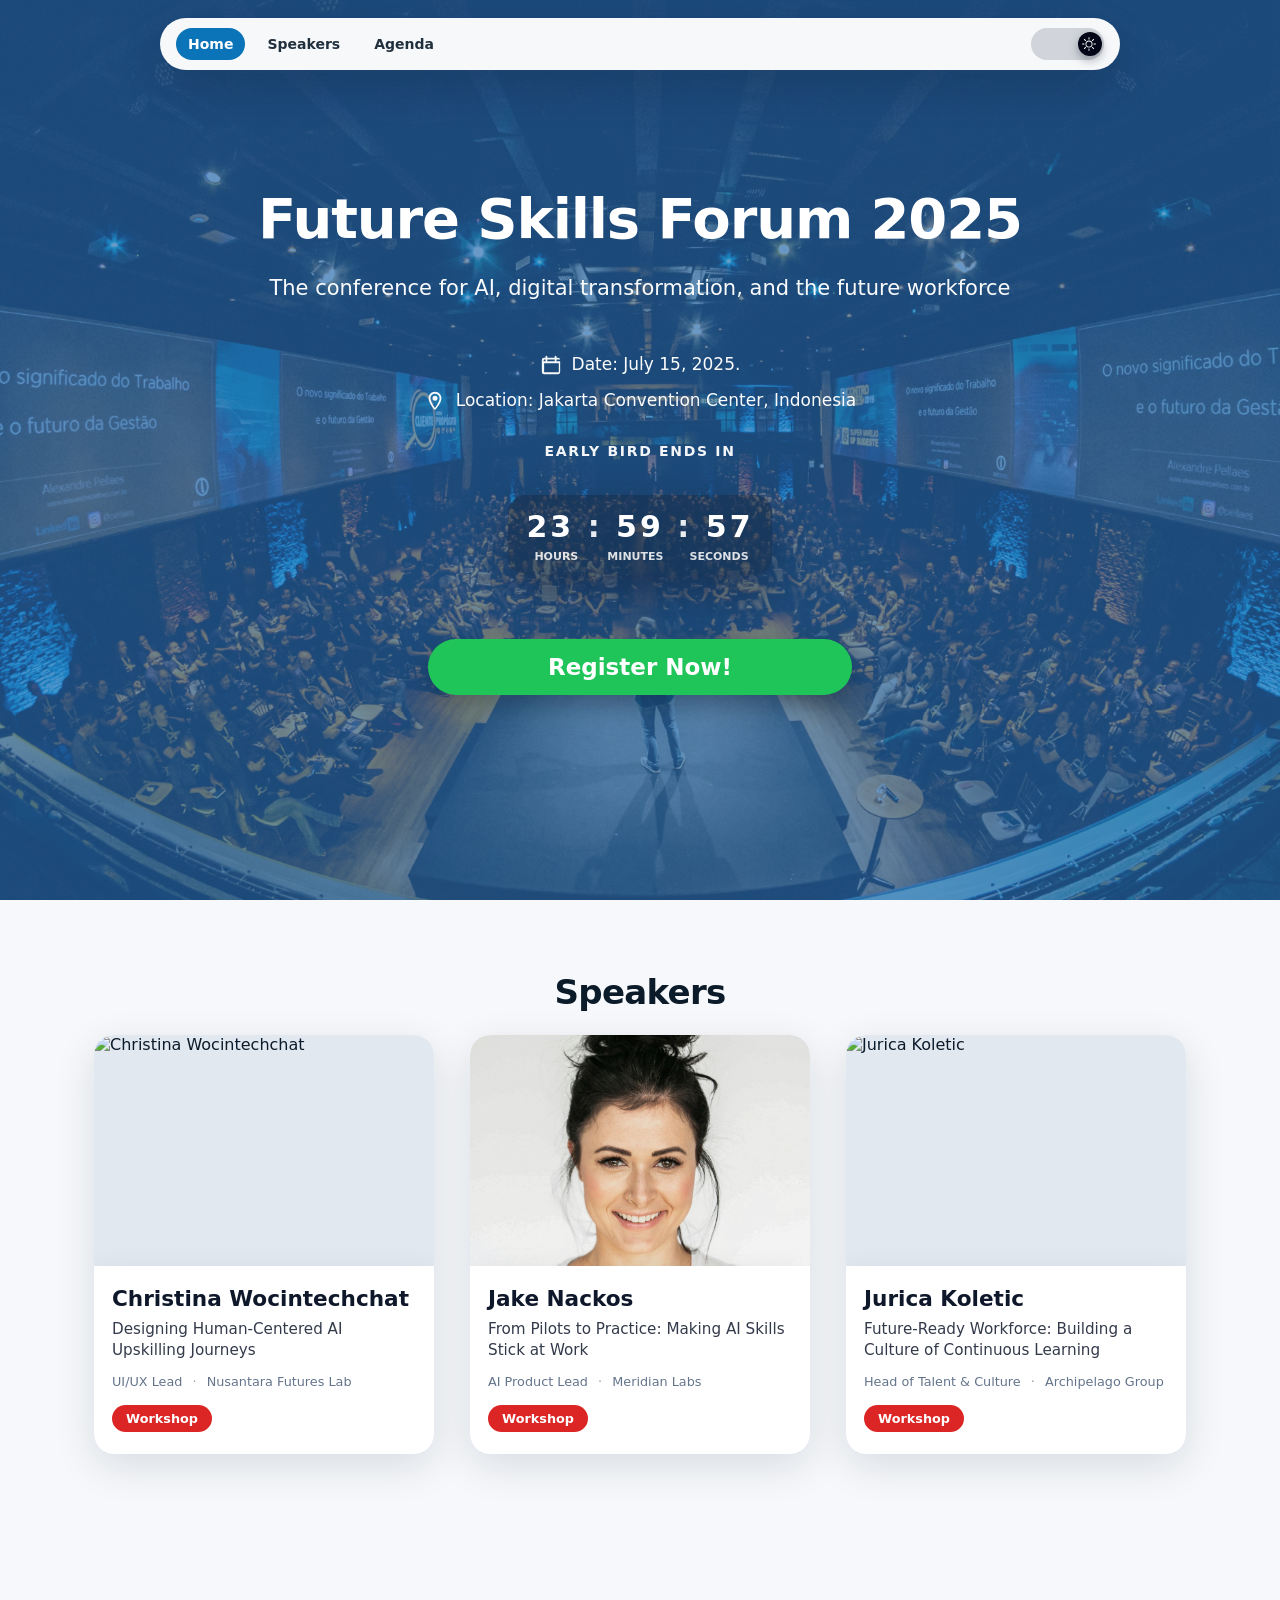
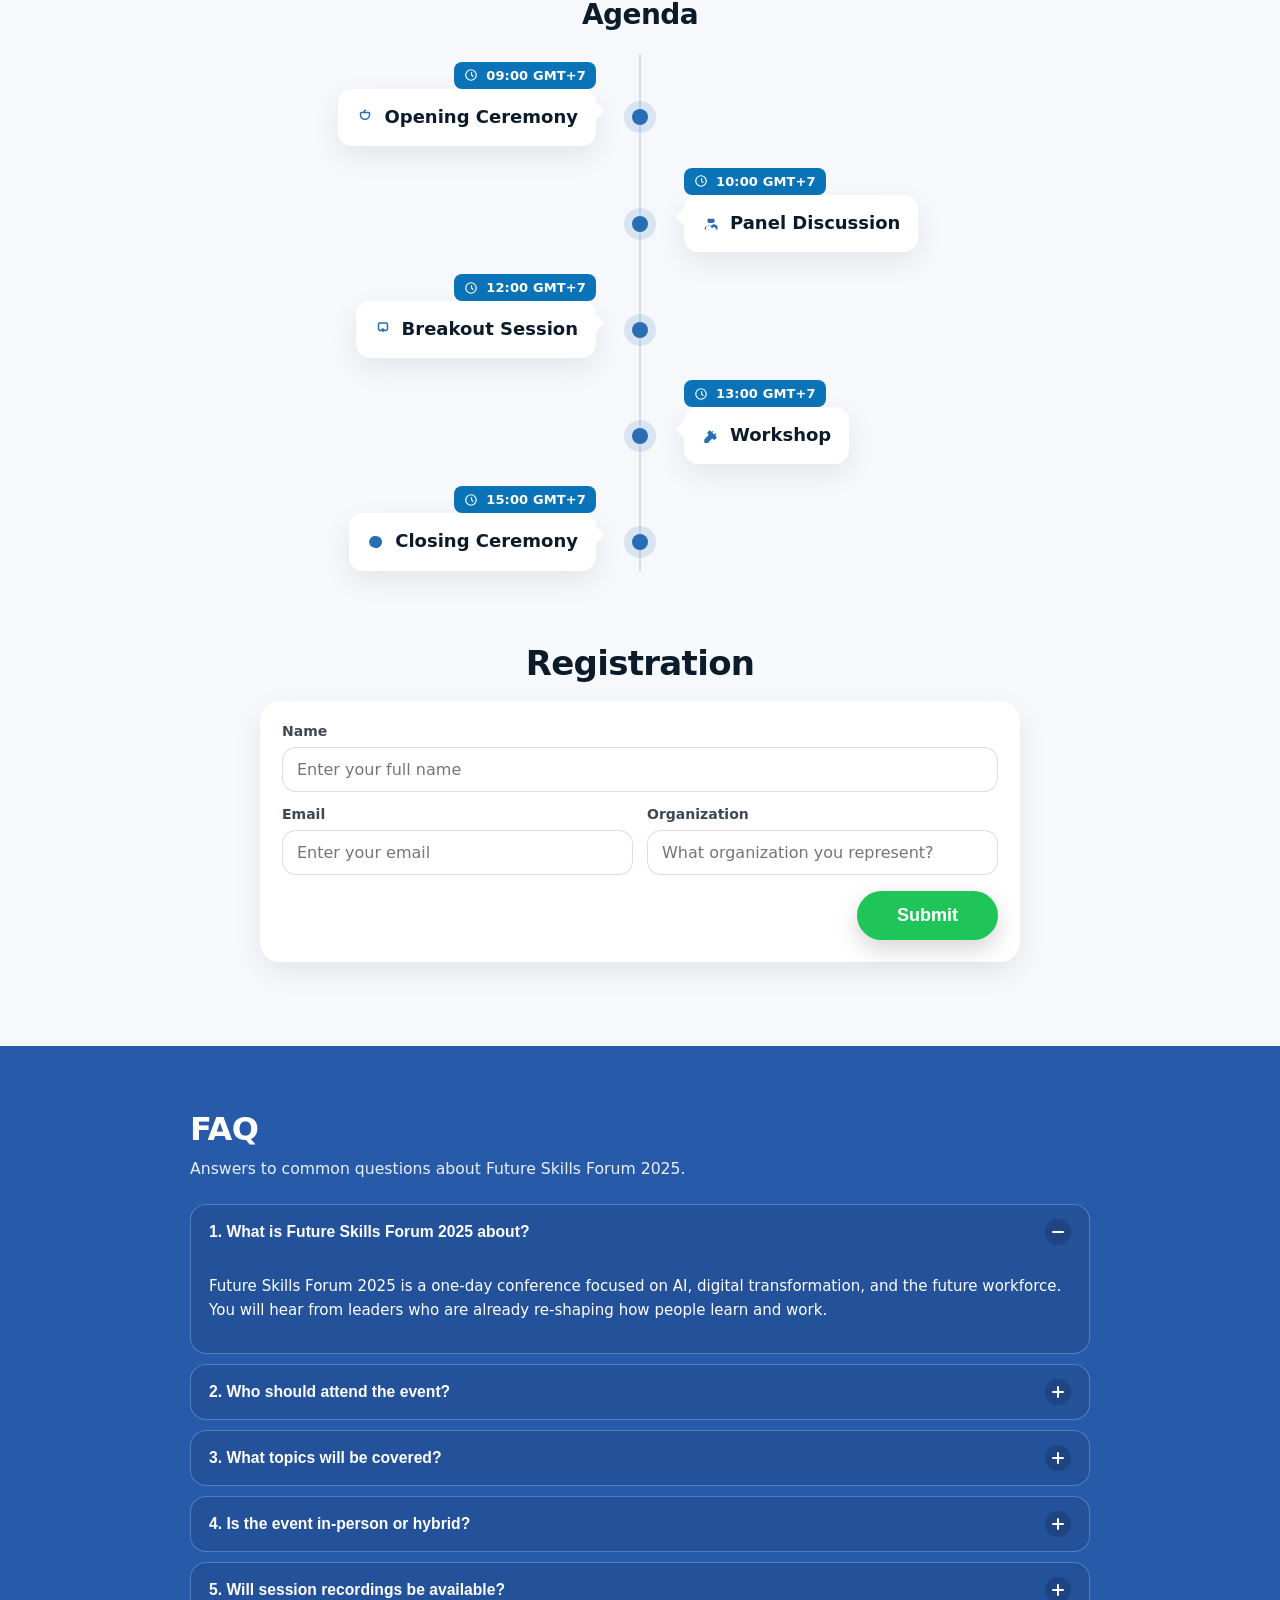
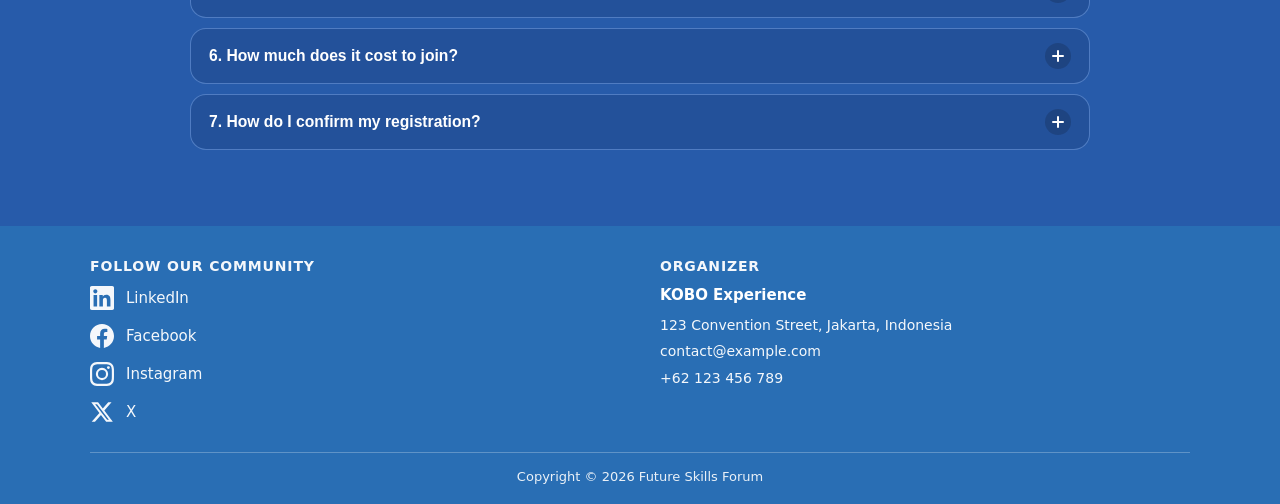
==== commit 1202abc5: "final touch" ====
--- a/index.html
+++ b/index.html
@@ -97,54 +97,60 @@
         <h2>Speakers</h2>
         <div class="speaker-grid">
           <article class="speaker-card">
-            <div class="speaker-head">
-              <div class="speaker-avatar">
-                <img
-                  src="persona/christina-wocintechchat-com-m-0Zx1bDv5BNY-unsplash.jpg"
-                  alt="Speaker photo"
-                />
-              </div>
-              <div>
-                <h3 class="speaker-name">Christina Wocintechchat</h3>
-                <p class="speaker-role">Learning Experience Lead, Nusantara Futures Lab</p>
-              </div>
-            </div>
-            <p class="speaker-talk-label">Talk</p>
-            <p class="speaker-talk-title">Designing Human-Centered AI Upskilling Journeys</p>
+            <div class="speaker-card-image">
+              <img
+                src="persona/christina-wocintechchat-com-m-0Zx1bDv5BNY-unsplash.jpg"
+                alt="Christina Wocintechchat"
+              />
+            </div>
+            <div class="speaker-card-content">
+              <h3 class="speaker-name">Christina Wocintechchat</h3>
+              <p class="speaker-talk-title">Designing Human-Centered AI Upskilling Journeys</p>
+              <p class="speaker-card-meta">
+                <span>UI/UX Lead</span>
+                <span class="speaker-meta-sep" aria-hidden="true">·</span>
+                <span>Nusantara Futures Lab</span>
+              </p>
+              <span class="speaker-card-category">Workshop</span>
+            </div>
           </article>
 
           <article class="speaker-card">
-            <div class="speaker-head">
-              <div class="speaker-avatar">
-                <img
-                  src="persona/jake-nackos-IF9TK5Uy-KI-unsplash.jpg"
-                  alt="Speaker photo"
-                />
-              </div>
-              <div>
-                <h3 class="speaker-name">Jake Nackos</h3>
-                <p class="speaker-role">AI Product Lead, Meridian Labs</p>
-              </div>
-            </div>
-            <p class="speaker-talk-label">Talk</p>
-            <p class="speaker-talk-title">From Pilots to Practice: Making AI Skills Stick at Work</p>
+            <div class="speaker-card-image">
+              <img
+                src="persona/jake-nackos-IF9TK5Uy-KI-unsplash.jpg"
+                alt="Jake Nackos"
+              />
+            </div>
+            <div class="speaker-card-content">
+              <h3 class="speaker-name">Jake Nackos</h3>
+              <p class="speaker-talk-title">From Pilots to Practice: Making AI Skills Stick at Work</p>
+              <p class="speaker-card-meta">
+                <span>AI Product Lead</span>
+                <span class="speaker-meta-sep" aria-hidden="true">·</span>
+                <span>Meridian Labs</span>
+              </p>
+              <span class="speaker-card-category">Workshop</span>
+            </div>
           </article>
 
           <article class="speaker-card">
-            <div class="speaker-head">
-              <div class="speaker-avatar">
-                <img
-                  src="persona/jurica-koletic-7YVZYZeITc8-unsplash.jpg"
-                  alt="Speaker photo"
-                />
-              </div>
-              <div>
-                <h3 class="speaker-name">Jurica Koletic</h3>
-                <p class="speaker-role">Head of Talent &amp; Culture, Archipelago Group</p>
-              </div>
-            </div>
-            <p class="speaker-talk-label">Talk</p>
-            <p class="speaker-talk-title">Future-Ready Workforce: Building a Culture of Continuous Learning</p>
+            <div class="speaker-card-image">
+              <img
+                src="persona/jurica-koletic-7YVZYZeITc8-unsplash.jpg"
+                alt="Jurica Koletic"
+              />
+            </div>
+            <div class="speaker-card-content">
+              <h3 class="speaker-name">Jurica Koletic</h3>
+              <p class="speaker-talk-title">Future-Ready Workforce: Building a Culture of Continuous Learning</p>
+              <p class="speaker-card-meta">
+                <span>Head of Talent &amp; Culture</span>
+                <span class="speaker-meta-sep" aria-hidden="true">·</span>
+                <span>Archipelago Group</span>
+              </p>
+              <span class="speaker-card-category">Workshop</span>
+            </div>
           </article>
         </div>
       </div>
--- a/style.css
+++ b/style.css
@@ -254,73 +254,84 @@
 .speaker-grid {
   display: grid;
   grid-template-columns: repeat(3, minmax(0, 1fr));
-  gap: 18px;
+  gap: 28px;
+  justify-items: center;
+  max-width: 1100px;
+  margin: 0 auto;
 }
 
 .speaker-card {
-  background: var(--surface-bg);
-  border-radius: 18px;
-  padding: 22px;
-  box-shadow: 0 10px 28px rgba(11, 27, 42, 0.08);
+  width: 100%;
+  max-width: 340px;
+  border-radius: 20px;
+  overflow: hidden;
+  box-shadow: 0 12px 40px rgba(11, 27, 42, 0.12);
+  background: transparent;
   text-align: left;
-}
-
-.speaker-head {
-  display: flex;
-  align-items: center;
-  gap: 18px;
-  margin-bottom: 10px;
-}
-
-.speaker-avatar {
-  width: 56px;
-  height: 56px;
-  border-radius: 999px;
-  background: radial-gradient(
-    circle at 30% 30%,
-    #dbeafe 0%,
-    #bfdbfe 40%,
-    #93c5fd 100%
-  );
-  flex: 0 0 56px;
+  position: relative;
+}
+
+.speaker-card-image {
+  position: relative;
+  width: 100%;
+  aspect-ratio: 4 / 3;
+  border-radius: 20px 20px 0 0;
   overflow: hidden;
-}
-
-.speaker-avatar img {
+  background: #e2e8f0;
+}
+
+.speaker-card-image img {
   width: 100%;
   height: 100%;
   object-fit: cover;
   display: block;
 }
 
+.speaker-card-content {
+  background: #ffffff;
+  margin: -24px 0 0;
+  padding: 20px 18px 22px;
+  border-radius: 0 0 20px 20px;
+  box-shadow: 0 10px 32px rgba(11, 27, 42, 0.1);
+  position: relative;
+  z-index: 1;
+}
+
 .speaker-name {
-  margin: 0;
-  font-size: 18px;
+  margin: 0 0 6px;
+  font-size: 1.35rem;
   font-weight: 700;
-  line-height: 1.2;
-}
-
-.speaker-role {
-  margin: 4px 0 0;
-  font-size: 14px;
-  color: rgba(11, 27, 42, 0.7);
-  line-height: 1.3;
-}
-
-.speaker-talk-label {
-  margin: 12px 0 6px;
-  font-size: 12px;
-  font-weight: 700;
-  letter-spacing: 0.08em;
-  text-transform: uppercase;
-  color: rgba(11, 27, 42, 0.6);
+  line-height: 1.25;
+  color: #0f172a;
 }
 
 .speaker-talk-title {
-  margin: 0;
-  font-size: 16px;
-  line-height: 1.45;
-  color: rgba(11, 27, 42, 0.9);
+  margin: 0 0 12px;
+  font-size: 0.95rem;
+  line-height: 1.4;
+  color: rgba(15, 23, 42, 0.85);
+}
+
+.speaker-card-meta {
+  margin: 0 0 14px;
+  font-size: 0.8rem;
+  color: #64748b;
+  line-height: 1.4;
+}
+
+.speaker-meta-sep {
+  margin: 0 6px;
+  opacity: 0.7;
+}
+
+.speaker-card-category {
+  display: inline-block;
+  padding: 6px 14px;
+  border-radius: 999px;
+  background: #dc2626;
+  color: #ffffff;
+  font-size: 0.8rem;
+  font-weight: 600;
 }
 
 body.theme-dark .speakers {
@@ -328,15 +339,24 @@
 }
 
 body.theme-dark .speaker-card {
+  box-shadow: 0 18px 48px rgba(0, 0, 0, 0.4);
+}
+
+body.theme-dark .speaker-card-content {
   background: #25262d;
-  box-shadow: 0 18px 40px rgba(0, 0, 0, 0.6);
-}
-
-body.theme-dark .speaker-name,
-body.theme-dark .speaker-role,
-body.theme-dark .speaker-talk-label,
+  box-shadow: 0 10px 32px rgba(0, 0, 0, 0.35);
+}
+
+body.theme-dark .speaker-name {
+  color: #ffffff;
+}
+
 body.theme-dark .speaker-talk-title {
-  color: #ffffff;
+  color: rgba(255, 255, 255, 0.9);
+}
+
+body.theme-dark .speaker-card-meta {
+  color: #94a3b8;
 }
 
 .timeline {
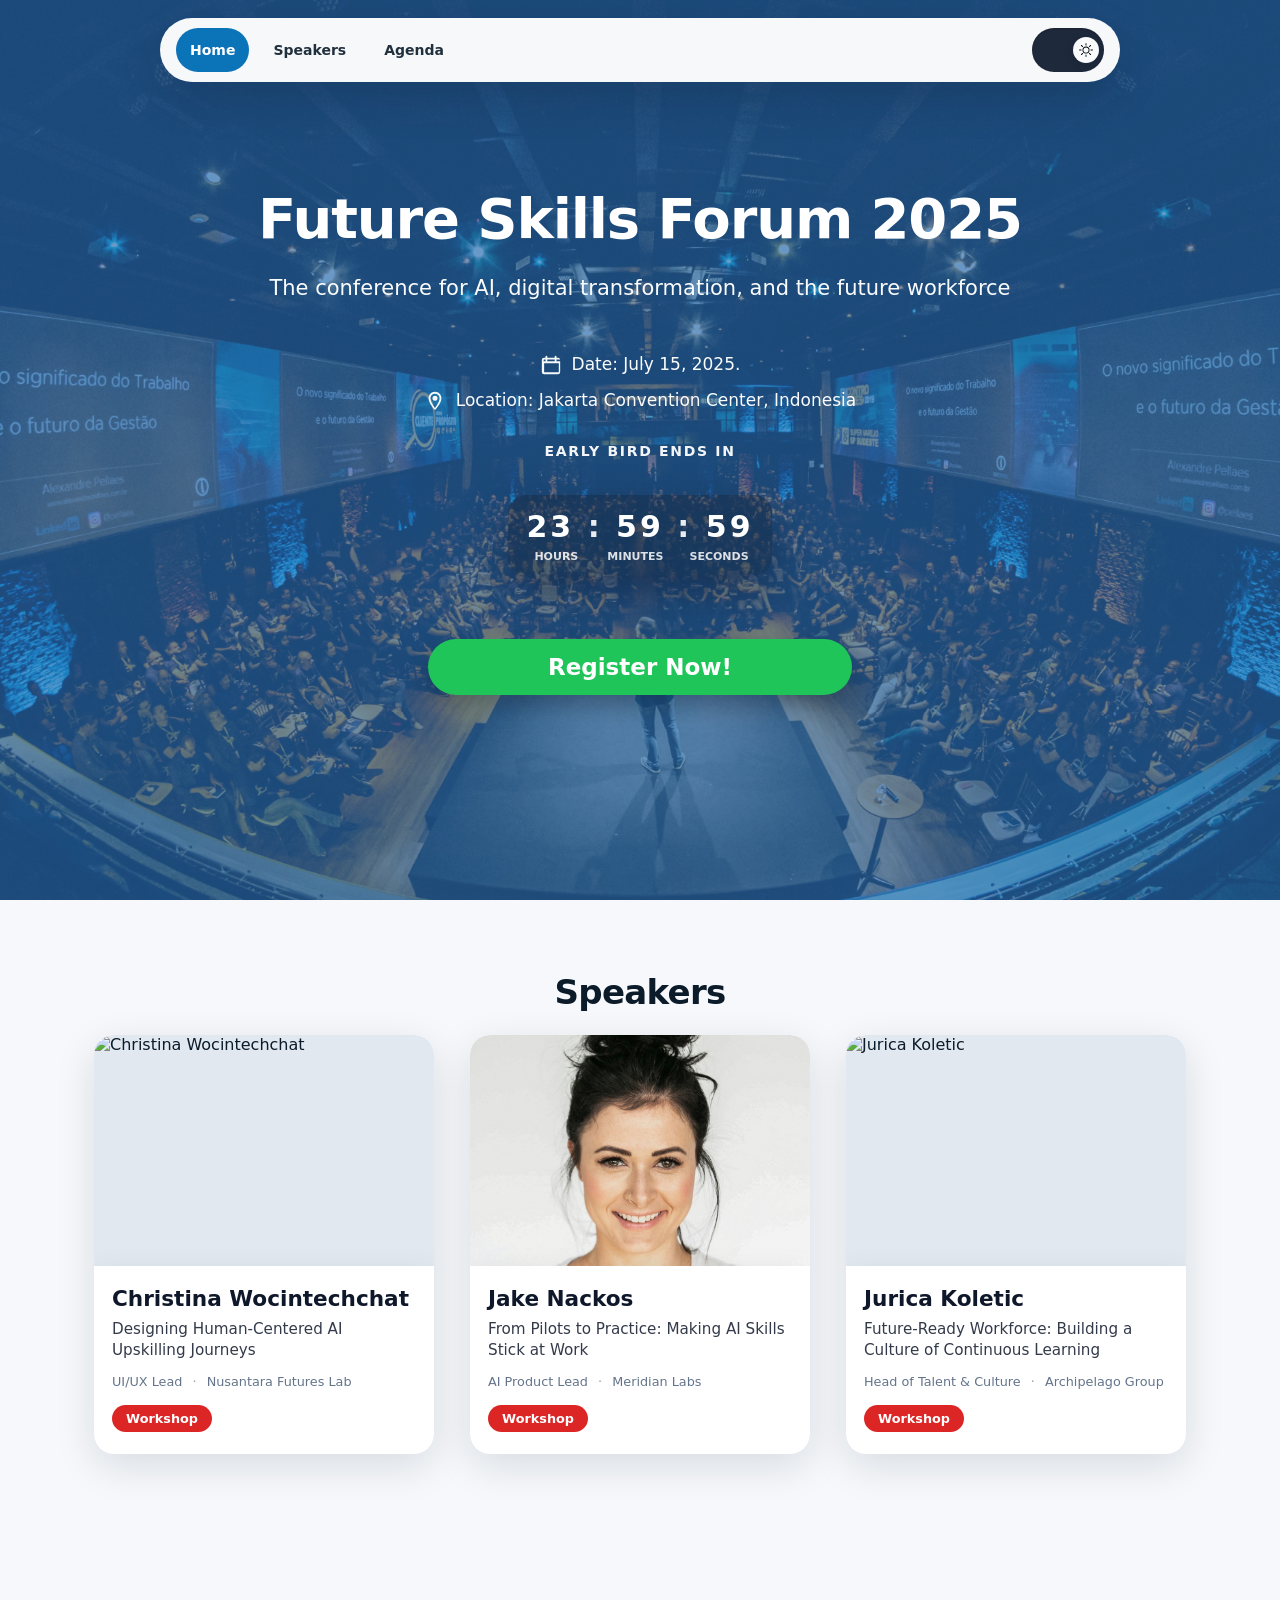
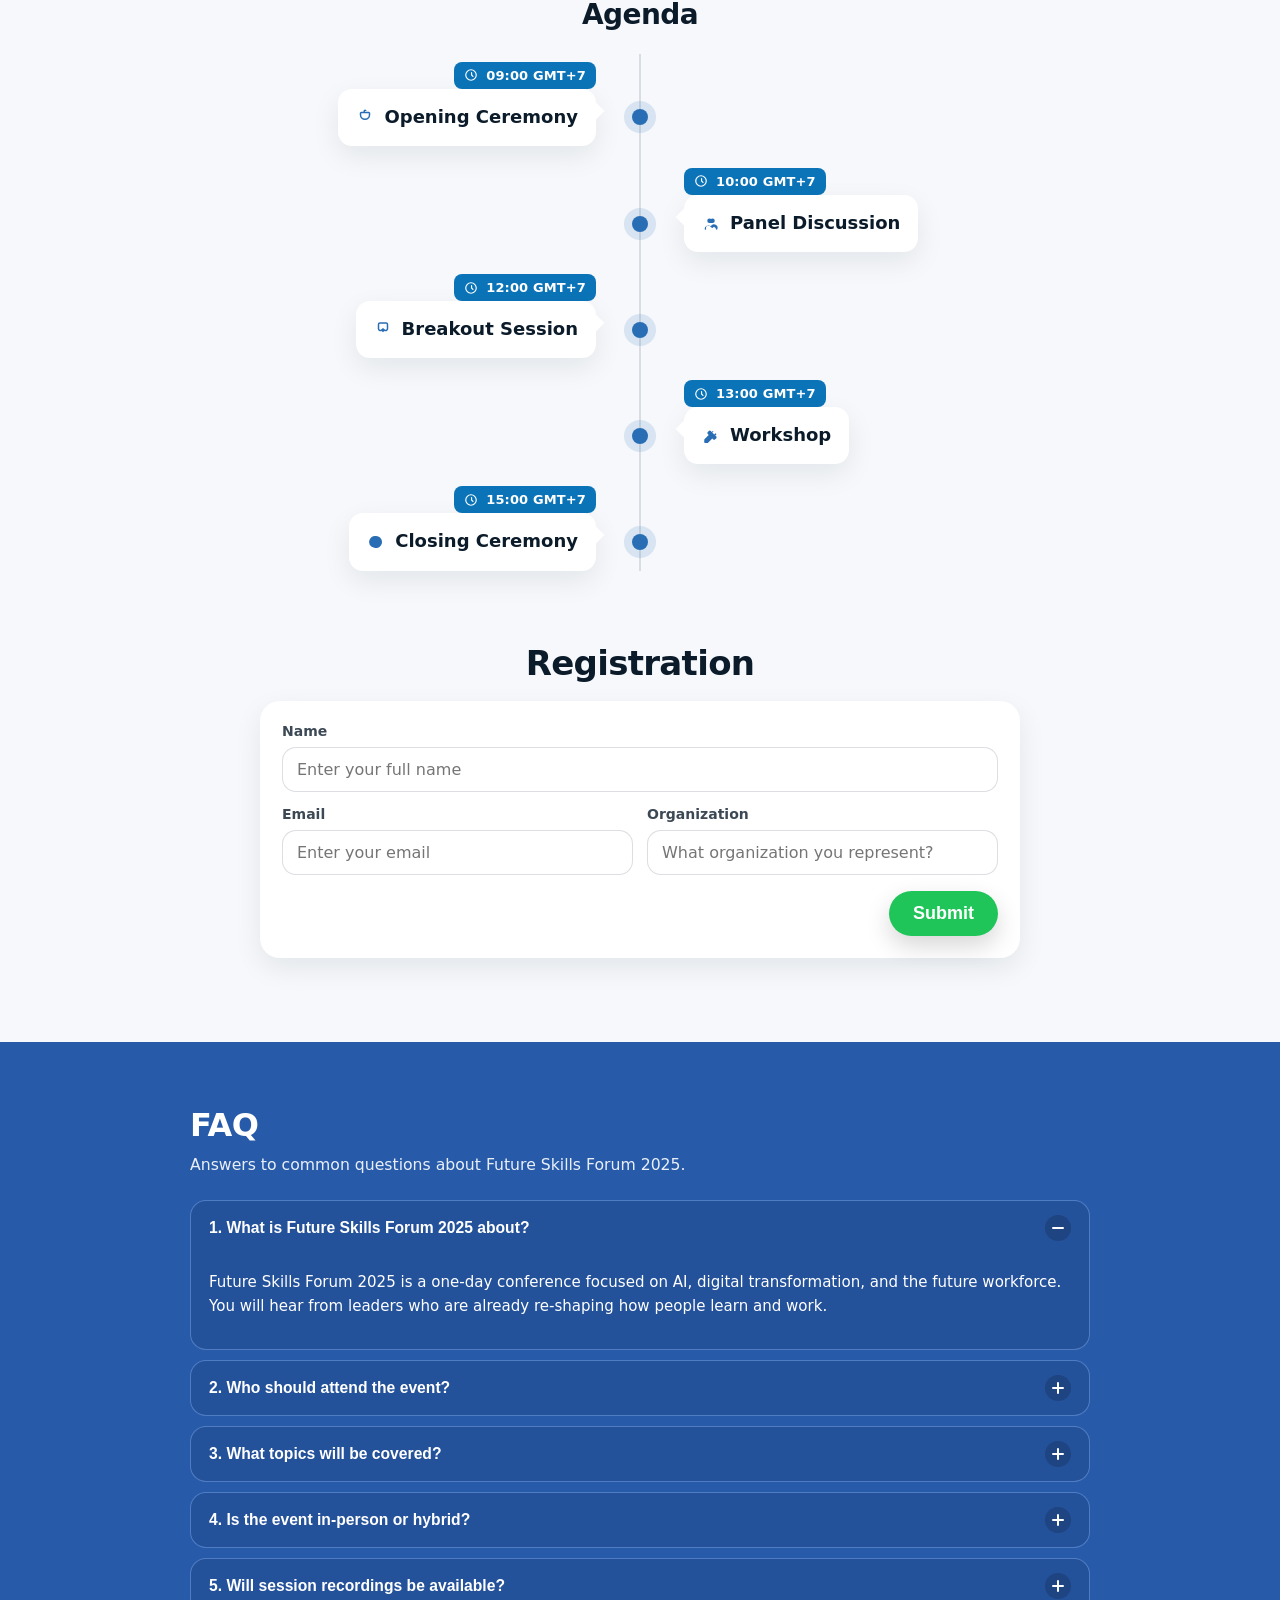
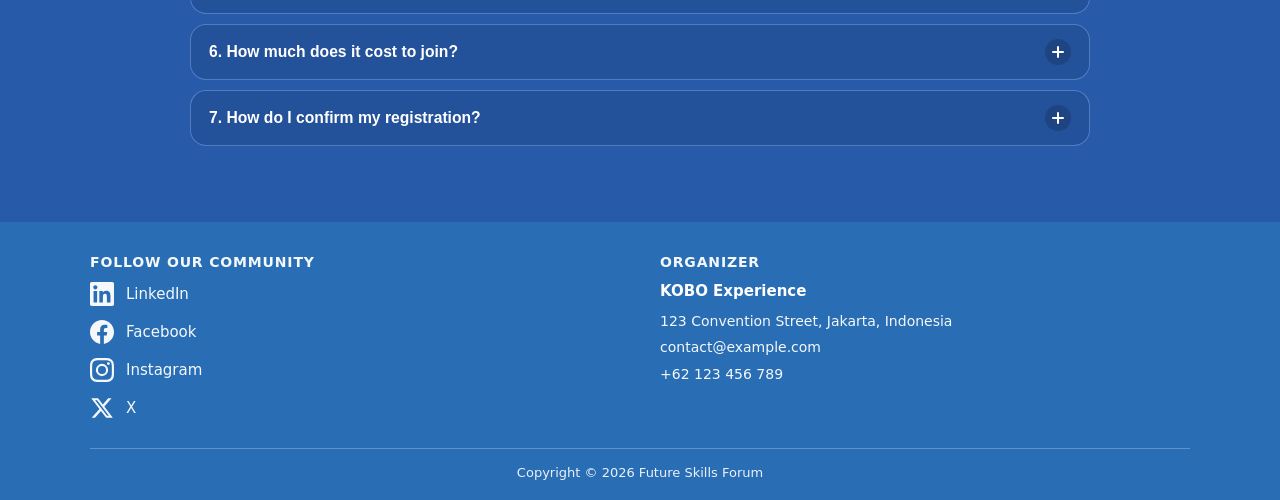
==== commit 0ff37b31: "add responsive design, semantic tags, and bug fix" ====
--- a/index.html
+++ b/index.html
@@ -3,7 +3,13 @@
   <head>
     <meta charset="utf-8" />
     <meta name="viewport" content="width=device-width, initial-scale=1" />
-    <title>Future Skills Forum 2025</title>
+    <title>Future Skills Forum 2025 | AI, Digital Transformation &amp; Future Workforce</title>
+    <meta name="description" content="Future Skills Forum 2025 — July 15, Jakarta Convention Center. The conference for AI, digital transformation, and the future workforce. Register now." />
+    <meta name="theme-color" content="#296eb4" />
+    <meta property="og:type" content="website" />
+    <meta property="og:title" content="Future Skills Forum 2025" />
+    <meta property="og:description" content="The conference for AI, digital transformation, and the future workforce. July 15, 2025, Jakarta Convention Center." />
+    <link rel="canonical" href="https://example.com/" />
 
     <link rel="preconnect" href="https://fonts.googleapis.com" />
     <link rel="preconnect" href="https://fonts.gstatic.com" crossorigin />
@@ -12,9 +18,32 @@
       rel="stylesheet"
     />
     <link rel="stylesheet" href="style.css" />
+    <script type="application/ld+json">
+    {
+      "@context": "https://schema.org",
+      "@type": "Event",
+      "name": "Future Skills Forum 2025",
+      "description": "The conference for AI, digital transformation, and the future workforce.",
+      "startDate": "2025-07-15T09:00:00+07:00",
+      "location": {
+        "@type": "Place",
+        "name": "Jakarta Convention Center",
+        "address": {
+          "@type": "PostalAddress",
+          "addressLocality": "Jakarta",
+          "addressCountry": "ID"
+        }
+      },
+      "organizer": {
+        "@type": "Organization",
+        "name": "KOBO"
+      }
+    }
+    </script>
   </head>
   <body>
-    <header class="nav-shell" aria-label="Primary">
+    <a href="#main-content" class="skip-link">Skip to main content</a>
+    <header class="nav-shell" aria-label="Primary navigation">
       <nav class="nav-bar">
         <div class="nav-left">
           <span class="nav-indicator" aria-hidden="true"></span>
@@ -23,31 +52,33 @@
           <button class="nav-link" data-target="#agenda" type="button">Agenda</button>
         </div>
         <div class="nav-right">
-          <button class="nav-toggle" id="theme-toggle" type="button" aria-pressed="false">
+          <button class="nav-toggle" id="theme-toggle" type="button" aria-pressed="false" aria-label="Toggle dark mode">
             <span class="nav-toggle-track" aria-hidden="true">
-              <span class="nav-toggle-icon nav-toggle-icon--moon">
-                <img src="icons/moon.svg" alt="" />
-              </span>
-              <span class="nav-toggle-icon nav-toggle-icon--sun">
-                <img src="icons/sun.svg" alt="" />
+              <span class="nav-toggle-thumb" aria-hidden="true">
+                <span class="nav-toggle-icon nav-toggle-icon--moon">
+                  <img src="icons/moon.svg" alt="" />
+                </span>
+                <span class="nav-toggle-icon nav-toggle-icon--sun">
+                  <img src="icons/sun.svg" alt="" />
+                </span>
               </span>
             </span>
-            <span class="nav-toggle-thumb" aria-hidden="true"></span>
           </button>
         </div>
       </nav>
     </header>
-    <main class="hero" id="hero">
-      <div class="hero-media" aria-hidden="true">
-        <img src="img/1.jpg" alt="" class="is-active" />
-        <img src="img/2.jpg" alt="" />
-        <img src="img/3.jpg" alt="" />
-        <img src="img/4.jpg" alt="" />
-        <img src="img/5.jpg" alt="" />
-      </div>
+    <main id="main-content">
+      <section class="hero" id="hero" aria-labelledby="hero-title">
+        <div class="hero-media" aria-hidden="true">
+          <img src="img/1.jpg" alt="" class="is-active" />
+          <img src="img/2.jpg" alt="" />
+          <img src="img/3.jpg" alt="" />
+          <img src="img/4.jpg" alt="" />
+          <img src="img/5.jpg" alt="" />
+        </div>
       <div class="hero-overlay" aria-hidden="true"></div>
-      <section class="hero-inner" aria-label="Hero">
-        <h1>Future Skills Forum 2025</h1>
+        <div class="hero-inner">
+          <h1 id="hero-title">Future Skills Forum 2025</h1>
         <p class="subtitle">
           The conference for AI, digital transformation, and the future workforce
         </p>
@@ -91,10 +122,9 @@
 
         </div>
       </section>
-    </main>
-    <section class="speakers" id="speakers" aria-label="Speakers">
+      <section class="speakers" id="speakers" aria-labelledby="speakers-heading">
       <div class="speakers-inner">
-        <h2>Speakers</h2>
+        <h2 id="speakers-heading">Speakers</h2>
         <div class="speaker-grid">
           <article class="speaker-card">
             <div class="speaker-card-image">
@@ -154,11 +184,11 @@
           </article>
         </div>
       </div>
-    </section>
-    <section class="speakers" id="agenda" aria-label="Agenda timeline">
+      </section>
+      <section class="speakers" id="agenda" aria-labelledby="agenda-heading">
       <div class="speakers-inner">
         <div class="timeline">
-          <h2>Agenda</h2>
+          <h2 id="agenda-heading">Agenda</h2>
           <ol class="timeline-list">
             <li class="timeline-item">
               <div class="timeline-flag">
@@ -278,10 +308,10 @@
           </ol>
         </div>
       </div>
-    </section>
-    <section class="register" id="register" aria-label="Registration form">
+      </section>
+      <section class="register" id="register" aria-labelledby="register-heading">
       <div class="register-inner">
-        <h2>Registration</h2>
+        <h2 id="register-heading">Registration</h2>
         <div class="register-card">
           <form>
             <div class="form-grid">
@@ -311,10 +341,10 @@
           </form>
         </div>
       </div>
-    </section>
-    <section class="faq" id="faq" aria-label="Frequently asked questions">
+      </section>
+      <section class="faq" id="faq" aria-labelledby="faq-heading">
       <div class="faq-inner">
-        <h2>FAQ</h2>
+        <h2 id="faq-heading">FAQ</h2>
         <p class="faq-intro">
           Answers to common questions about Future Skills Forum 2025.
         </p>
@@ -441,8 +471,9 @@
           </article>
         </div>
       </div>
-    </section>
-    <footer aria-label="Footer">
+      </section>
+    </main>
+    <footer aria-label="Site footer">
       <div class="footer-inner">
         <div class="footer-column footer-social">
           <h3 class="footer-heading">Follow our community</h3>
--- a/style.css
+++ b/style.css
@@ -9,10 +9,10 @@
 }
 
 body.theme-dark {
-  --page-bg: #020617;
+  --page-bg: #343a49;
   --page-text: #e5e7eb;
-  --surface-bg: #020617;
-  --nav-bg: rgba(15, 23, 42, 0.96);
+  --surface-bg: #343a49;
+  --nav-bg: rgba(52, 58, 73, 0.96);
 }
 
 * {
@@ -34,14 +34,37 @@
     Arial, sans-serif;
   background: var(--page-bg);
   color: var(--page-text);
+  font-size: clamp(15px, 2.2vw, 16px);
+}
+
+.skip-link {
+  position: absolute;
+  top: -100%;
+  left: 16px;
+  z-index: 100;
+  padding: 12px 20px;
+  background: #0f172a;
+  color: #ffffff;
+  font-weight: 600;
+  text-decoration: none;
+  border-radius: 8px;
+  box-shadow: 0 4px 12px rgba(0, 0, 0, 0.3);
+  transition: top 0.2s ease;
+}
+
+.skip-link:focus {
+  top: 16px;
+  outline: 3px solid #296eb4;
+  outline-offset: 2px;
 }
 
 .hero {
   min-height: 100vh;
+  min-height: 100dvh;
   display: grid;
   place-items: center;
   text-align: center;
-  padding: 56px 20px;
+  padding: clamp(32px, 6vw, 56px) clamp(16px, 4vw, 20px);
   position: relative;
   overflow: hidden;
   color: #ffffff;
@@ -60,7 +83,7 @@
 
 h1 {
   margin: 0;
-  font-size: 56px;
+  font-size: clamp(32px, 6vw + 1rem, 56px);
   font-weight: 700;
   line-height: 1.15;
   letter-spacing: -0.02em;
@@ -245,7 +268,7 @@
 
 .speakers h2 {
   margin: 0 0 22px;
-  font-size: 34px;
+  font-size: clamp(26px, 4vw + 1rem, 34px);
   line-height: 1.2;
   letter-spacing: -0.02em;
   text-align: center;
@@ -563,7 +586,7 @@
 
 .register h2 {
   margin: 0 0 18px;
-  font-size: 34px;
+  font-size: clamp(26px, 4vw + 1rem, 34px);
   line-height: 1.2;
   letter-spacing: -0.02em;
   text-align: center;
@@ -864,7 +887,11 @@
 .nav-link {
   border: none;
   background: transparent;
-  padding: 8px 12px;
+  padding: 10px 14px;
+  min-height: 44px;
+  display: inline-flex;
+  align-items: center;
+  justify-content: center;
   border-radius: 999px;
   font: inherit;
   font-size: 14px;
@@ -897,73 +924,88 @@
 .nav-toggle {
   position: relative;
   border: none;
-  padding: 2px;
-  width: 73px;
-  height: 32px;
+  padding: 5px;
+  width: 72px;
+  height: 36px;
   border-radius: 999px;
   cursor: pointer;
-  background: #020617;
+  background: #0f172a;
   display: inline-flex;
   align-items: center;
-  justify-content: space-between;
-  gap: 4px;
-  color: #e5e7eb;
-  transition: background-color 200ms ease, color 200ms ease;
+  justify-content: flex-start;
+  overflow: hidden;
+  color: #e2e8f0;
+  transition: background-color 250ms ease, box-shadow 250ms ease;
+  box-shadow: inset 0 1px 2px rgba(0, 0, 0, 0.2);
 }
 
 .nav-toggle:hover {
-  filter: brightness(1.05);
+  background: #1e293b;
+}
+
+.nav-toggle:focus-visible {
+  outline: 2px solid #38bdf8;
+  outline-offset: 2px;
 }
 
 .nav-toggle-track {
-  flex: 1 1 auto;
   position: relative;
-  z-index: 3;
+  width: 100%;
+  height: 100%;
+  border-radius: 999px;
+}
+
+.nav-toggle-thumb {
+  position: absolute;
+  left: 5px;
+  top: 50%;
+  width: 26px;
+  height: 26px;
+  margin-top: -13px;
+  border-radius: 50%;
+  background: #f8fafc;
+  box-shadow: 0 2px 8px rgba(15, 23, 42, 0.35);
   display: flex;
   align-items: center;
-  justify-content: space-between;
-  padding: 0 6px;
+  justify-content: center;
+  transform: translateX(0);
+  transition: transform 250ms cubic-bezier(0.4, 0, 0.2, 1),
+    background-color 250ms ease, box-shadow 250ms ease;
 }
 
 .nav-toggle-icon {
+  position: absolute;
+  left: 50%;
+  top: 50%;
   width: 14px;
   height: 14px;
+  margin-left: -7px;
+  margin-top: -7px;
+  display: flex;
+  align-items: center;
+  justify-content: center;
   opacity: 0;
-  transition: opacity 180ms ease;
+  transition: opacity 200ms ease;
 }
 
 .nav-toggle-icon img {
   width: 100%;
   height: 100%;
   display: block;
+  object-fit: contain;
+}
+
+.nav-toggle-icon--moon img {
+  filter: none;
 }
 
 .nav-toggle-icon--sun img {
   filter: invert(1);
 }
 
-.nav-toggle-icon--moon img {
-  filter: none;
-}
-
-.nav-toggle-thumb {
-  position: absolute;
-  top: 4px;
-  left: 2px;
-  width: 24px;
-  height: 24px;
-  border-radius: 999px;
-  background: #f9fafb;
-  box-shadow: 0 4px 10px rgba(15, 23, 42, 0.45);
-  transform: translateX(0);
-  transition: transform 200ms ease, background-color 200ms ease,
-    box-shadow 200ms ease;
-  z-index: 2;
-}
-
+/* Dark mode: thumb left, moon visible */
 body.theme-dark .nav-toggle {
-  background: #020617;
-  color: #e5e7eb;
+  background: #0f172a;
 }
 
 body.theme-dark .nav-toggle-thumb {
@@ -978,19 +1020,27 @@
   opacity: 0;
 }
 
+/* Light mode: thumb right, sun visible */
 body:not(.theme-dark) .nav-toggle {
-  background: #d1d5db;
-  color: #020617;
+  background: #1e293b;
+}
+
+body:not(.theme-dark) .nav-toggle:hover {
+  background: #334155;
 }
 
 body:not(.theme-dark) .nav-toggle-thumb {
-  transform: translateX(45px);
-  background: #020617;
-  box-shadow: 0 4px 10px rgba(15, 23, 42, 0.35);
+  transform: translateX(31px);
+  background: #f8fafc;
+  box-shadow: 0 2px 8px rgba(15, 23, 42, 0.25);
 }
 
 body:not(.theme-dark) .nav-toggle-icon--sun {
   opacity: 1;
+}
+
+body:not(.theme-dark) .nav-toggle-icon--sun img {
+  filter: brightness(0);
 }
 
 body:not(.theme-dark) .nav-toggle-icon--moon {
@@ -1018,7 +1068,11 @@
 }
 
 .nav-shell.is-sticky .nav-toggle {
-  background: #0ea5e9;
+  background: #0f172a;
+}
+
+.nav-shell.is-sticky .nav-toggle:hover {
+  background: #1e293b;
 }
 
 footer {
@@ -1028,7 +1082,7 @@
 }
 
 body.theme-dark footer {
-  background: #020617;
+  background: #343a49;
 }
 
 .footer-inner {
@@ -1286,4 +1340,66 @@
   color: #f9fafb;
 }
 
-
+/* ---- Responsive design ---- */
+@media (max-width: 480px) {
+  .hero-inner {
+    gap: 16px;
+  }
+
+  .subtitle {
+    font-size: 1rem;
+  }
+
+  .meta {
+    font-size: 14px;
+  }
+
+  .speakers,
+  .register {
+    padding-left: 16px;
+    padding-right: 16px;
+  }
+
+  .speaker-card {
+    max-width: none;
+  }
+
+  .nav-bar {
+    padding: 8px 12px;
+    width: calc(100% - 24px);
+  }
+
+  .nav-link {
+    padding: 8px 10px;
+    font-size: 13px;
+  }
+}
+
+@media (max-width: 900px) {
+  .speakers-inner {
+    padding-left: 16px;
+    padding-right: 16px;
+  }
+}
+
+.cta,
+.submit,
+.faq-trigger,
+.nav-toggle {
+  min-height: 44px;
+}
+
+.nav-toggle {
+  min-width: 44px;
+}
+
+.cta {
+  display: inline-flex;
+  align-items: center;
+  justify-content: center;
+}
+
+.submit {
+  padding: 12px 24px;
+}
+
